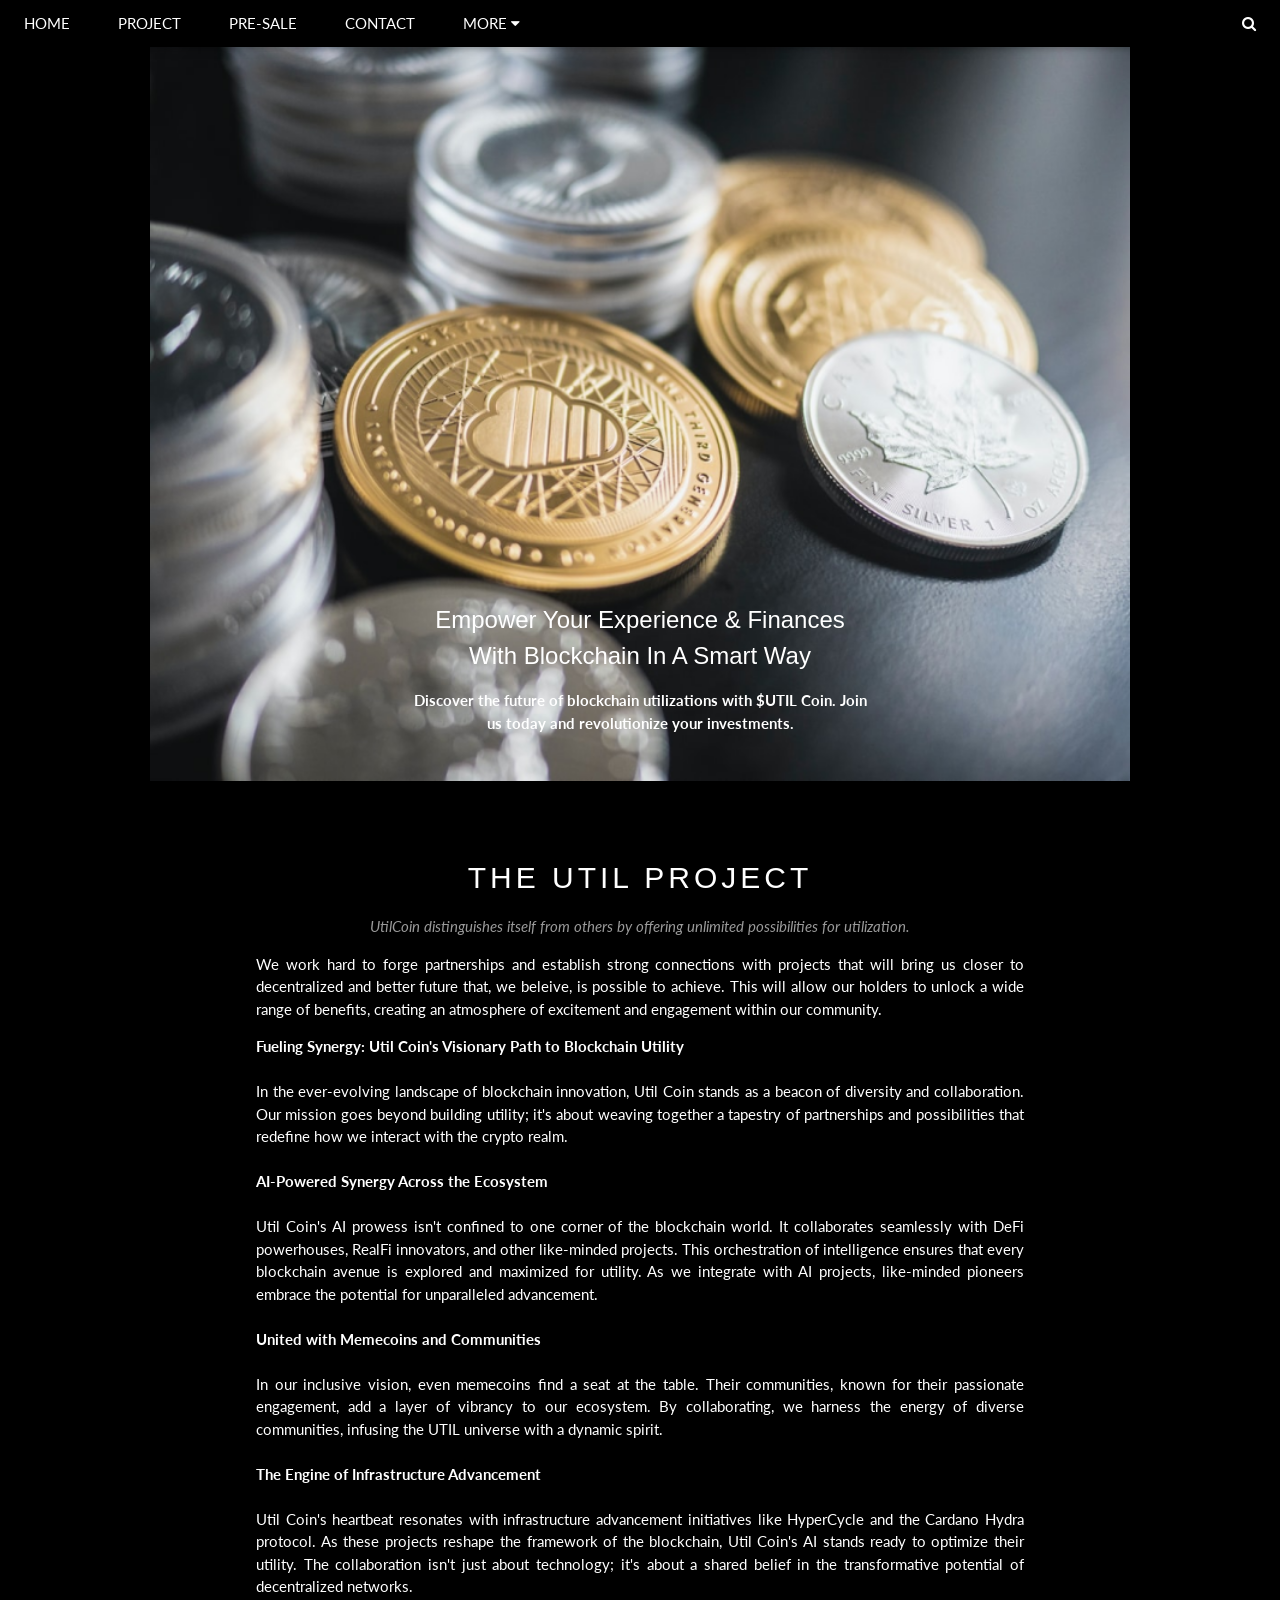
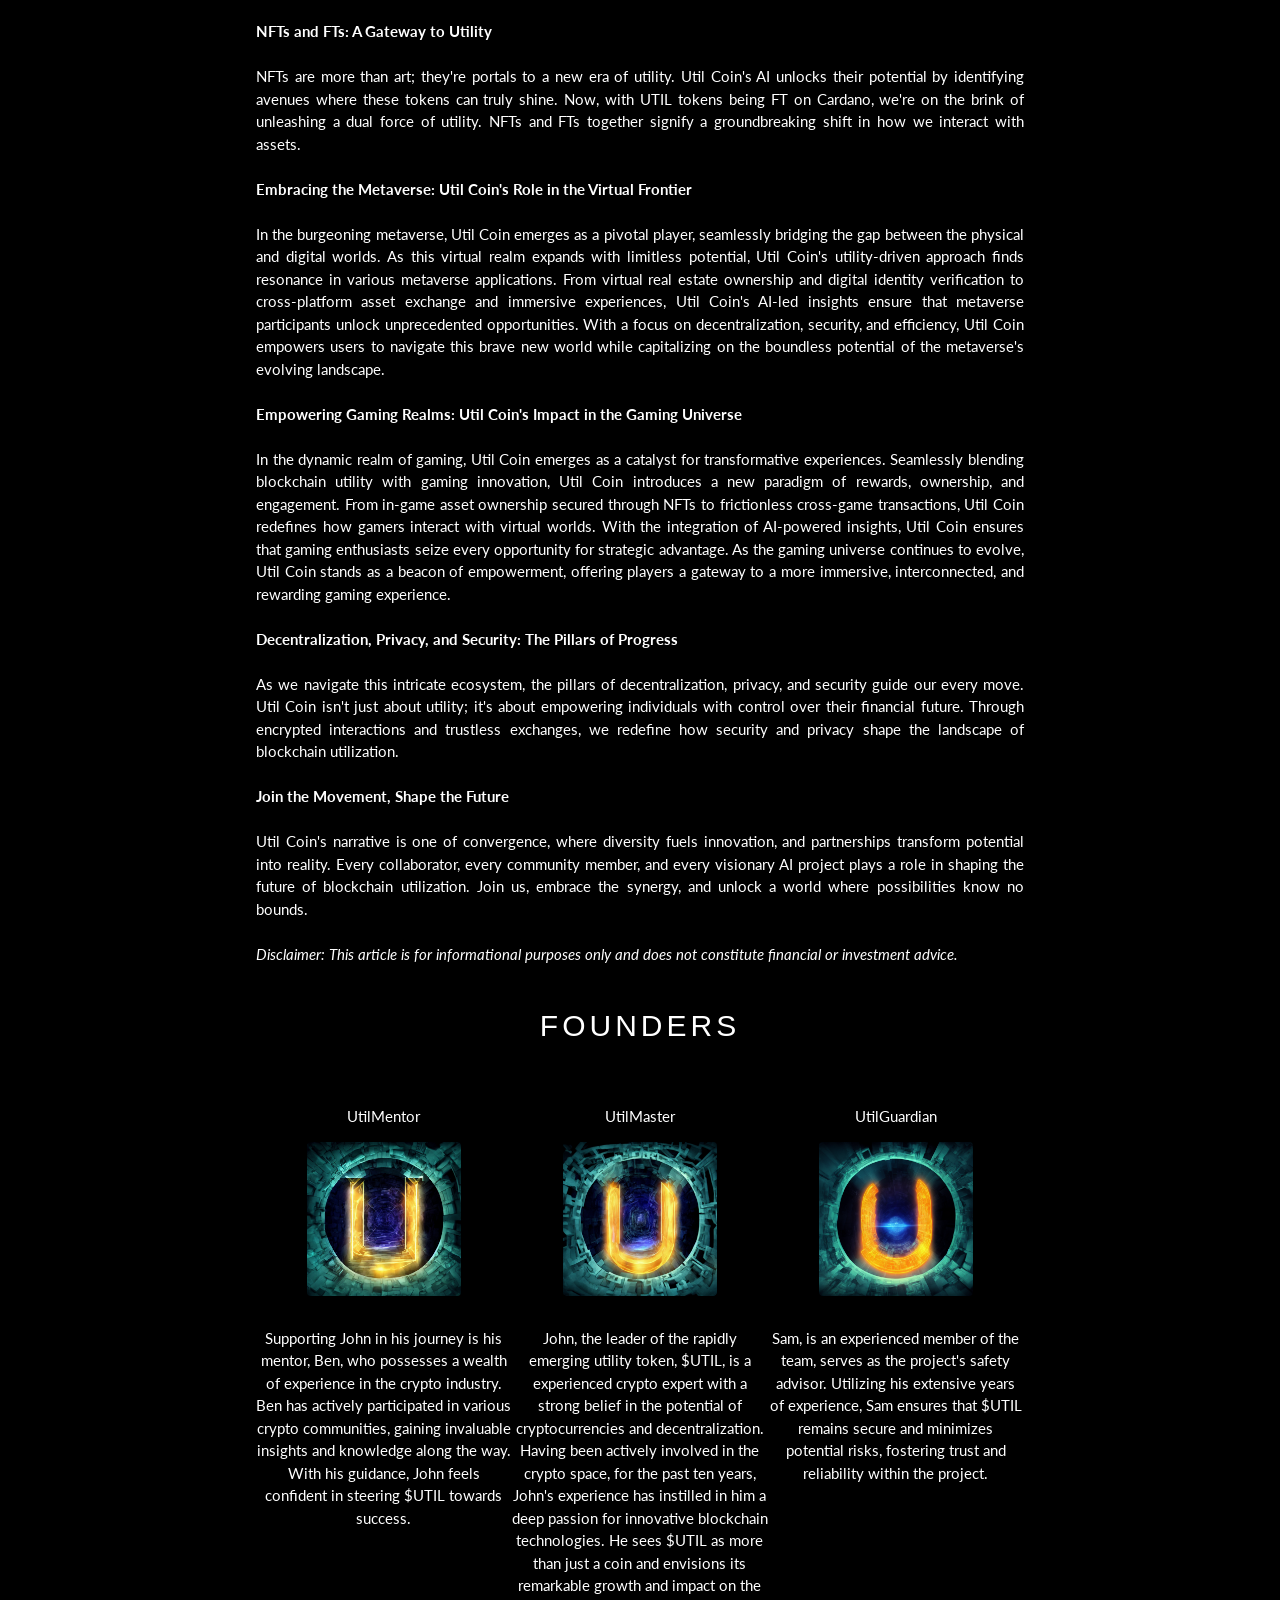
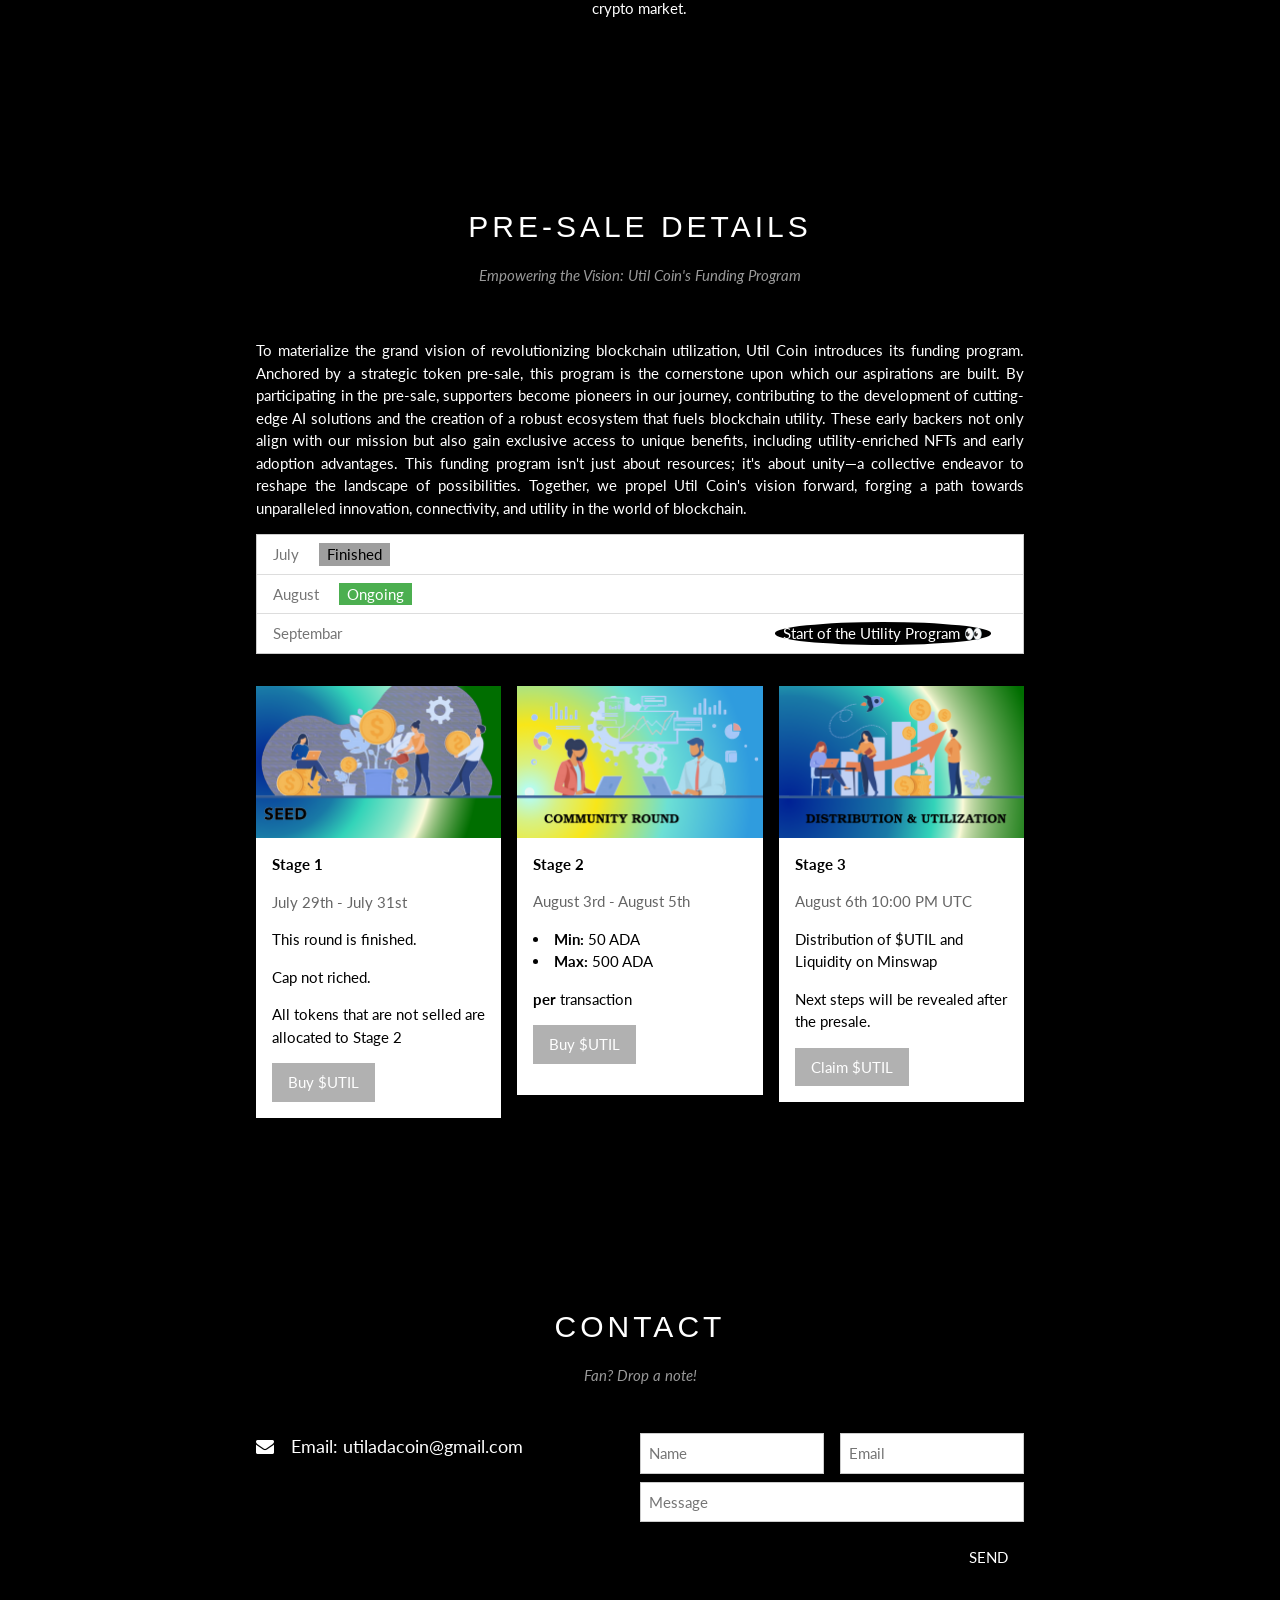
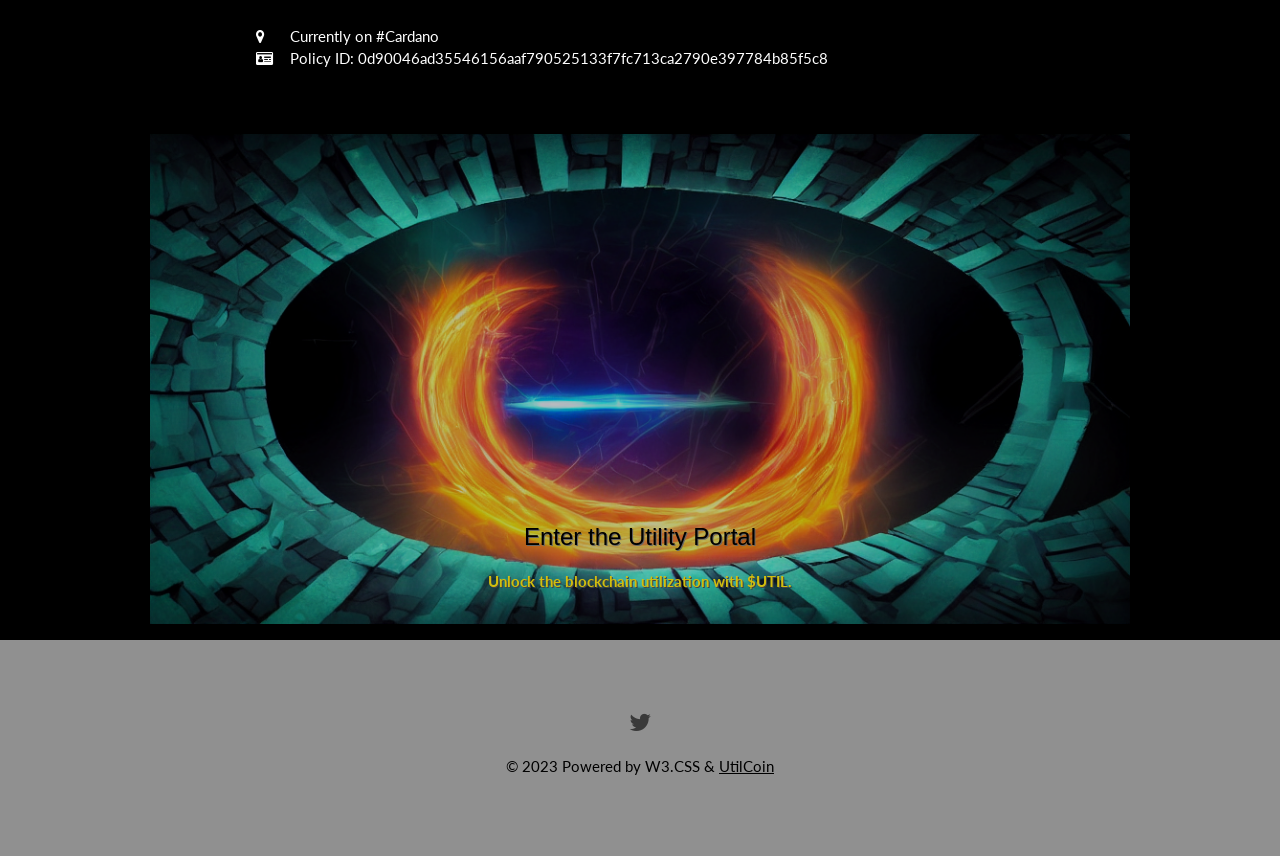
==== docs/index.html @ ca062722 "Update index.html" ====
<!DOCTYPE html>
<html lang="en">
<head>
<title>UtilCoin Pre-Sale Info</title>
<meta charset="UTF-8">
<meta name="viewport" content="width=device-width, initial-scale=1">
<link rel="stylesheet" href="https://www.w3schools.com/w3css/4/w3.css">
<link rel="stylesheet" href="https://fonts.googleapis.com/css?family=Lato">
<link rel="stylesheet" href="https://cdnjs.cloudflare.com/ajax/libs/font-awesome/4.7.0/css/font-awesome.min.css">
<link rel="apple-touch-icon" sizes="180x180" href="apple-touch-icon.png">
<link rel="icon" type="image/png" sizes="32x32" href="favicon-32x32.png">
<link rel="icon" type="image/png" sizes="16x16" href="favicon-16x16.png">
<link rel="manifest" href="site.webmanifest">
<link rel="mask-icon" href="safari-pinned-tab.svg" color="#5bbad5">
<meta name="apple-mobile-web-app-title" content="UtilCoin">
<meta name="application-name" content="UtilCoin">
<meta name="msapplication-TileColor" content="#da532c">
<meta name="theme-color" content="#ffffff">
<style>
body {font-family: "Lato", sans-serif}
.mySlides {display: none}
</style>
</head>
<body class="w3-black">

  <!-- Navbar -->
  <div class="w3-top">
    <div class="w3-bar w3-black w3-card">
      <a class="w3-bar-item w3-button w3-padding-large w3-hide-medium w3-hide-large w3-right" href="javascript:void(0)" onclick="myFunction()" title="Toggle Navigation Menu"><i class="fa fa-bars"></i></a>
      <a href="#" class="w3-bar-item w3-button w3-padding-large">HOME</a>
      <a href="#project" class="w3-bar-item w3-button w3-padding-large w3-hide-small">PROJECT</a>
      <a href="#tour" class="w3-bar-item w3-button w3-padding-large w3-hide-small">PRE-SALE</a>
      <a href="#contact" class="w3-bar-item w3-button w3-padding-large w3-hide-small">CONTACT</a>
      <div class="w3-dropdown-hover w3-hide-small">
        <button class="w3-padding-large w3-button" title="More">MORE <i class="fa fa-caret-down"></i></button>
        <div class="w3-dropdown-content w3-bar-block w3-card-4">
          <a href="tokenomics.html" class="w3-bar-item w3-button">TOKENOMICS</a>
          <a href="roadmap.html" class="w3-bar-item w3-button">ROADMAP</a>
          <a href="#" class="w3-bar-item w3-button">FAQ</a>
        </div>
      </div>
      <a href="javascript:void(0)" class="w3-padding-large w3-hover-red w3-hide-small w3-right"><i class="fa fa-search"></i></a>
    </div>
  </div>

  <!-- Navbar on small screens (remove the onclick attribute if you want the navbar to always show on top of the content when clicking on the links) -->
  <div id="navDemo" class="w3-bar-block w3-black w3-hide w3-hide-large w3-hide-medium w3-top" style="margin-top:46px">
    <a href="#project" class="w3-bar-item w3-button w3-padding-large" onclick="myFunction()">PROJECT</a>
    <a href="#tour" class="w3-bar-item w3-button w3-padding-large" onclick="myFunction()">PRE-SALE</a>
    <a href="#contact" class="w3-bar-item w3-button w3-padding-large" onclick="myFunction()">CONTACT</a>
    <a href="#" class="w3-bar-item w3-button w3-padding-large" onclick="myFunction()">MERCH</a>
  </div>

<!-- Page content -->
<div class="w3-content" style="max-width:1600; margin-top:46px">

  <!-- Automatic Slideshow Images -->
  <div class="mySlides w3-display-container w3-center">
    <img src="static/images/finance.png" style="width:100%">
    <div class="w3-display-bottommiddle w3-container w3-text-white w3-padding-32 w3-hide-small">
      <h3 class="w3-center w3-animate-top">Empower Your Experience & Finances With Blockchain In A Smart Way</h3>
      <p class="w3-center w3-animate-bottom"><b>Discover the future of blockchain utilizations with $UTIL Coin. Join us today and revolutionize your investments.</b></p>
    </div>
  </div>
  <div class="mySlides w3-display-container w3-center">
    <img src="static/images/blockchain.png" style="width:100%">
    <div class="w3-display-bottommiddle w3-container w3-text-white w3-padding-32 w3-hide-small">
      <h3 class="w3-center w3-animate-left">Blockchain Consulting</h3>
      <p class="w3-center w3-animate-bottom"><b>Guidance and advice on implementing blockchain technology to maximize efficiency and ROI.</b></p>
    </div>
  </div>
  <div class="mySlides w3-display-container w3-center">
    <img src="static/images/ethcontracts.png" style="width:100%">
    <div class="w3-display-bottommiddle w3-container w3-text-white w3-padding-32 w3-hide-small">
      <h3 class="w3-center w3-animate-right">Smart Contract Development</h3>
      <p class="w3-center w3-animate-bottom"><b>Design and implementation of smart contracts to automate processes and reduce friction.</b></p>
    </div>
  </div>

  <!-- The Project Section -->
  <div class="w3-container w3-content w3-center w3-padding-64" style="max-width:800px" id="band">
    <h2 class="w3-wide">THE UTIL PROJECT</h2>
    <p class="w3-opacity"><i>UtilCoin distinguishes itself from others by offering unlimited possibilities for utilization.</i></p>
    <p class="w3-justify">We work hard to forge partnerships and establish strong connections with projects that will bring us closer to decentralized and better future that, we beleive, is possible to achieve.
This will allow our holders to unlock a wide range of benefits, creating an atmosphere of excitement and engagement within our community.</p>
    <p class="w3-justify">
      <b>Fueling Synergy: Util Coin's Visionary Path to Blockchain Utility</b><br><br>

In the ever-evolving landscape of blockchain innovation, Util Coin stands as a beacon of diversity and collaboration. Our mission goes beyond building utility; it's about weaving together a tapestry of partnerships and possibilities that redefine how we interact with the crypto realm.<br><br>

<b>AI-Powered Synergy Across the Ecosystem</b><br><br>

Util Coin's AI prowess isn't confined to one corner of the blockchain world. It collaborates seamlessly with DeFi powerhouses, RealFi innovators, and other like-minded projects. This orchestration of intelligence ensures that every blockchain avenue is explored and maximized for utility. As we integrate with AI projects, like-minded pioneers embrace the potential for unparalleled advancement.<br><br>

<b>United with Memecoins and Communities</b><br><br>

In our inclusive vision, even memecoins find a seat at the table. Their communities, known for their passionate engagement, add a layer of vibrancy to our ecosystem. By collaborating, we harness the energy of diverse communities, infusing the UTIL universe with a dynamic spirit.<br><br>

<b>The Engine of Infrastructure Advancement</b><br><br>

Util Coin's heartbeat resonates with infrastructure advancement initiatives like HyperCycle and the Cardano Hydra protocol. As these projects reshape the framework of the blockchain, Util Coin's AI stands ready to optimize their utility. The collaboration isn't just about technology; it's about a shared belief in the transformative potential of decentralized networks.<br><br>
<b>NFTs and FTs: A Gateway to Utility</b><br><br>

NFTs are more than art; they're portals to a new era of utility. Util Coin's AI unlocks their potential by identifying avenues where these tokens can truly shine. Now, with UTIL tokens being FT on Cardano, we're on the brink of unleashing a dual force of utility. NFTs and FTs together signify a groundbreaking shift in how we interact with assets.<br><br>

<b>Embracing the Metaverse: Util Coin's Role in the Virtual Frontier</b><br><br>

In the burgeoning metaverse, Util Coin emerges as a pivotal player, seamlessly bridging the gap between the physical and digital worlds. As this virtual realm expands with limitless potential, Util Coin's utility-driven approach finds resonance in various metaverse applications. From virtual real estate ownership and digital identity verification to cross-platform asset exchange and immersive experiences, Util Coin's AI-led insights ensure that metaverse participants unlock unprecedented opportunities. With a focus on decentralization, security, and efficiency, Util Coin empowers users to navigate this brave new world while capitalizing on the boundless potential of the metaverse's evolving landscape.<br><br>

<b>Empowering Gaming Realms: Util Coin's Impact in the Gaming Universe</b><br><br>

In the dynamic realm of gaming, Util Coin emerges as a catalyst for transformative experiences. Seamlessly blending blockchain utility with gaming innovation, Util Coin introduces a new paradigm of rewards, ownership, and engagement. From in-game asset ownership secured through NFTs to frictionless cross-game transactions, Util Coin redefines how gamers interact with virtual worlds. With the integration of AI-powered insights, Util Coin ensures that gaming enthusiasts seize every opportunity for strategic advantage. As the gaming universe continues to evolve, Util Coin stands as a beacon of empowerment, offering players a gateway to a more immersive, interconnected, and rewarding gaming experience.<br><br>

<b>Decentralization, Privacy, and Security: The Pillars of Progress</b><br><br>

As we navigate this intricate ecosystem, the pillars of decentralization, privacy, and security guide our every move. Util Coin isn't just about utility; it's about empowering individuals with control over their financial future. Through encrypted interactions and trustless exchanges, we redefine how security and privacy shape the landscape of blockchain utilization.<br><br>


<b>Join the Movement, Shape the Future</b><br><br>

Util Coin's narrative is one of convergence, where diversity fuels innovation, and partnerships transform potential into reality. Every collaborator, every community member, and every visionary AI project plays a role in shaping the future of blockchain utilization. Join us, embrace the synergy, and unlock a world where possibilities know no bounds.<br><br>

<i>Disclaimer: This article is for informational purposes only and does not constitute financial or investment advice.</i><br><br>
    </p>
    <h2 class="w3-wide w3-center">FOUNDERS</h2>
    <div class="w3-row w3-padding-32">
      <div class="w3-third">
        <p>UtilMentor</p>
        <img src="static/images/avatars/cashMage.png" class="w3-round w3-margin-bottom" alt="Ben" style="width:60%">
        <p>Supporting John in his journey is his mentor, Ben, who possesses a wealth of experience in the crypto industry. Ben has actively participated in various crypto communities, gaining invaluable insights and knowledge along the way. With his guidance, John feels confident in steering $UTIL towards success. </p>
      </div>
      <div class="w3-third">
        <p>UtilMaster</p>
        <img src="static/images/avatars/AbotS.png" class="w3-round w3-margin-bottom" alt="John" style="width:60%">
        <p>John, the leader of the rapidly emerging utility token, $UTIL, is a experienced crypto expert with a strong belief in the potential of cryptocurrencies and decentralization. Having been actively involved in the crypto space, for the past ten years, John's experience has instilled in him a deep passion for innovative blockchain technologies. He sees $UTIL as more than just a coin and envisions its remarkable growth and impact on the crypto market. </p>
      </div>
      <div class="w3-third">
        <p>UtilGuardian</p>
        <img src="static/images/avatars/silent1.png" class="w3-round w3-margin-bottom" alt="Sam" style="width:60%">
        <p>Sam, is an experienced member of the team, serves as the project's safety advisor. Utilizing his extensive years of experience, Sam ensures that $UTIL remains secure and minimizes potential risks, fostering trust and reliability within the project.</p>
      </div>
    </div>
  </div>

  <!-- The Fund Section -->
  <div class="w3-black" id="tour">
    <div class="w3-container w3-content w3-padding-64" style="max-width:800px">
      <h2 class="w3-wide w3-center">PRE-SALE DETAILS</h2>
      <p class="w3-opacity w3-center"><i>Empowering the Vision: Util Coin's Funding Program</i></p><br>
      <p class="w3-justify">
        To materialize the grand vision of revolutionizing blockchain utilization, Util Coin introduces its funding program. Anchored by a strategic token pre-sale, this program is the cornerstone upon which our aspirations are built. By participating in the pre-sale, supporters become pioneers in our journey, contributing to the development of cutting-edge AI solutions and the creation of a robust ecosystem that fuels blockchain utility. These early backers not only align with our mission but also gain exclusive access to unique benefits, including utility-enriched NFTs and early adoption advantages. This funding program isn't just about resources; it's about unity—a collective endeavor to reshape the landscape of possibilities. Together, we propel Util Coin's vision forward, forging a path towards unparalleled innovation, connectivity, and utility in the world of blockchain.<br>
      </p>
      <ul class="w3-ul w3-border w3-white w3-text-grey">
        <li class="w3-padding">July <span class="w3-tag w3-grey w3-margin-left">Finished</span></li>
        <li class="w3-padding">August <span class="w3-tag w3-green w3-margin-left">Ongoing</span></li>
        <li class="w3-padding">Septembar <span class="w3-badge w3-right w3-margin-right">Start of the Utility Program 👀</span></li>
      </ul>

      <div class="w3-row-padding w3-padding-32" style="margin:0 -16px">
        <div class="w3-third w3-margin-bottom">
          <img src="static/images/seed.png" alt="Seed" style="width:100%" class="w3-hover-opacity">
          <div class="w3-container w3-white">
            <p><b>Stage 1</b></p>
            <p class="w3-opacity">July 29th - July 31st</p>
            <p>This round is finished.</p>
            <p>Cap not riched.</p>
            <p>All tokens that are not selled are allocated to Stage 2</p>
            <button disabled class="w3-button w3-black w3-margin-bottom" onclick="document.getElementById('ticketModal').style.display='block'">Buy $UTIL</button>
          </div>
        </div>
        <div class="w3-third w3-margin-bottom">
          <img src="static/images/community-round.png" alt="Community" style="width:100%" class="w3-hover-opacity">
          <div class="w3-container w3-white">
            <p><b>Stage 2</b></p>
            <p class="w3-opacity">August 3rd - August 5th</p>
            <li><b>Min:</b> 50 ADA</li>
            <li><b>Max:</b> 500 ADA</li>
            <p><b>per</b> transaction<p>
            <button disabled class="w3-button w3-black w3-margin-bottom" onclick="document.getElementById('ticketModal').style.display='block'">Buy $UTIL</button>
          </div>
        </div>
        <div class="w3-third w3-margin-bottom">
          <img src="static/images/distribution-round.png" alt="Distribution" style="width:100%" class="w3-hover-opacity">
          <div class="w3-container w3-white">
            <p><b>Stage 3</b></p>
            <p class="w3-opacity">August 6th 10:00 PM UTC</p>
            <p>Distribution of $UTIL and Liquidity on Minswap</p>
            <p>Next steps will be revealed after the presale.</p>
            <button disabled class="w3-button w3-black w3-margin-bottom" onclick="document.getElementById('ticketModal').style.display='block'">Claim $UTIL</button>
          </div>
        </div>
      </div>
    </div>
  </div>

  <!-- Ticket Modal -->
  <div id="ticketModal" class="w3-modal">
    <div class="w3-modal-content w3-animate-top w3-card-4 w3-black">
      <header class="w3-container w3-dark-grey w3-center w3-padding-32">
        <span onclick="document.getElementById('ticketModal').style.display='none'"
       class="w3-button w3-dark-grey w3-xlarge w3-display-topright">×</span>
        <h2 class="w3-wide"><i class="fa fa-suitcase w3-margin-right"></i>$UTIL Tokens</h2>
      </header>
      <div class="w3-container">
        <p><label><i class="fa fa-shopping-cart"></i>   Max 500 $ADA    per transaction</label></p>
        <p><label>Send To</label></p>
        <p class="w3-border w3-padding w3-text-orange">this Stage is closed now</p>
        <button class="w3-button w3-dark-grey w3-section" onclick="document.getElementById('ticketModal').style.display='none'">Close <i class="fa fa-remove"></i></button>
        <p class="w3-right">Need <a href="https://x.com/UtilCoin" class="w3-text-blue">help?</a></p>
      </div>
    </div>
  </div>

  <!-- The Contact Section -->
  <div class="w3-container w3-content w3-padding-64" style="max-width:800px" id="contact">
    <h2 class="w3-wide w3-center">CONTACT</h2>
    <p class="w3-opacity w3-center"><i>Fan? Drop a note!</i></p>
    <div class="w3-row w3-padding-32">
      <div class="w3-col m6 w3-large w3-margin-bottom">
        <i class="fa fa-envelope" style="width:30px"> </i> Email: utiladacoin@gmail.com<br>
      </div>

      <div class="w3-col m6">
        <form action="/action_page.php" target="_blank">
          <div class="w3-row-padding" style="margin:0 -16px 8px -16px">
            <div class="w3-half">
              <input class="w3-input w3-border" type="text" placeholder="Name" required name="Name">
            </div>
            <div class="w3-half">
              <input class="w3-input w3-border" type="text" placeholder="Email" required name="Email">
            </div>
          </div>
          <input class="w3-input w3-border" type="text" placeholder="Message" required name="Message">
          <button class="w3-button w3-black w3-section w3-right" type="submit">SEND</button>
        </form>
      </div>
    </div>
    <i class="fa fa-map-marker" style="width:30px"></i> Currently on #Cardano<br>
    <i class="fa fa-id-card" style="width:30px"></i> Policy ID: 0d90046ad35546156aaf790525133f7fc713ca2790e397784b85f5c8<br>

  </div>
  <div class="w3-display-container w3-center">
    <img src="static/images/banner-04.png" class="w3-image w3-center w3-opacity-min w3-hover-opacity-off w3-margin-bottom" style="width:100%">
    <div class="w3-display-bottommiddle w3-container w3-padding-32 w3-hide-small">
      <h3 class="w3-center w3-animate-top w3-text-black" style="text-shadow:1px 1px 0 #666">Enter the Utility Portal</h3>
      <p class="w3-center w3-animate-bottom w3-text-yellow" style="text-shadow:1px 1px 0 #444"><b>Unlock the blockchain utilization with $UTIL.</b></p>
    </div>
  </div>
<!-- End Page Content -->
</div>

<!-- Image of location/map
<img src="{{ url_for('static', filename='images/banner-04.png') }}" class="w3-image w3-center" style="width:50%"> -->

<!-- Footer -->
<footer class="w3-container w3-padding-64 w3-center w3-opacity w3-light-grey w3-xlarge">
  <a href="https://x.com/UtilCoin"><i class="fa fa-twitter w3-hover-opacity-off w3-opacity"></i></a>
  <p class="w3-medium">© 2023 Powered by W3.CSS & <a href="https://utilcoin.github.io/utilcoin" target="_blank">UtilCoin</a></p>
</footer>

<script>
// Automatic Slideshow - change image every 4 seconds
var myIndex = 0;
carousel();

function carousel() {
  var i;
  var x = document.getElementsByClassName("mySlides");
  for (i = 0; i < x.length; i++) {
    x[i].style.display = "none";
  }
  myIndex++;
  if (myIndex > x.length) {myIndex = 1}
  x[myIndex-1].style.display = "block";
  setTimeout(carousel, 5000);
}

// Used to toggle the menu on small screens when clicking on the menu button
function myFunction() {
  var x = document.getElementById("navDemo");
  if (x.className.indexOf("w3-show") == -1) {
    x.className += " w3-show";
  } else {
    x.className = x.className.replace(" w3-show", "");
  }
}

// When the user clicks anywhere outside of the modal, close it
var modal = document.getElementById('ticketModal');
window.onclick = function(event) {
  if (event.target == modal) {
    modal.style.display = "none";
  }
}
</script>

</body>
</html>
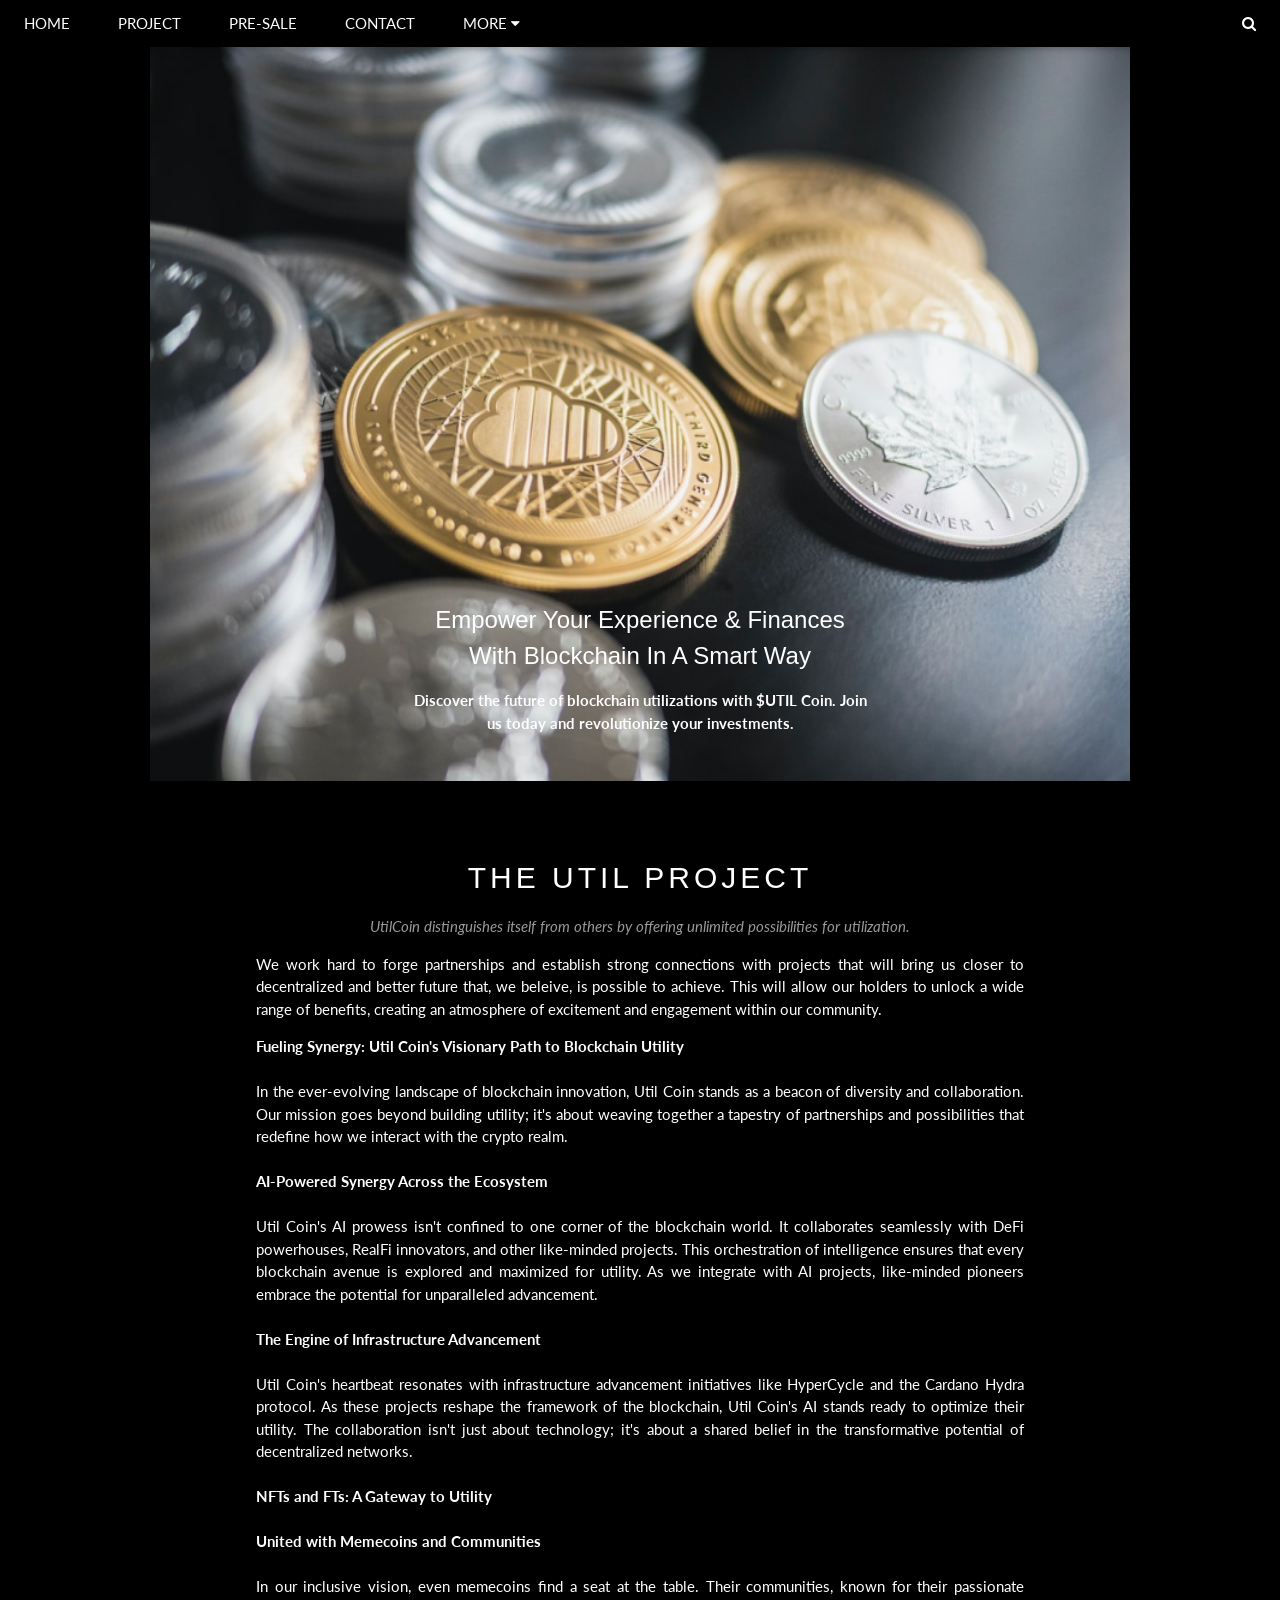
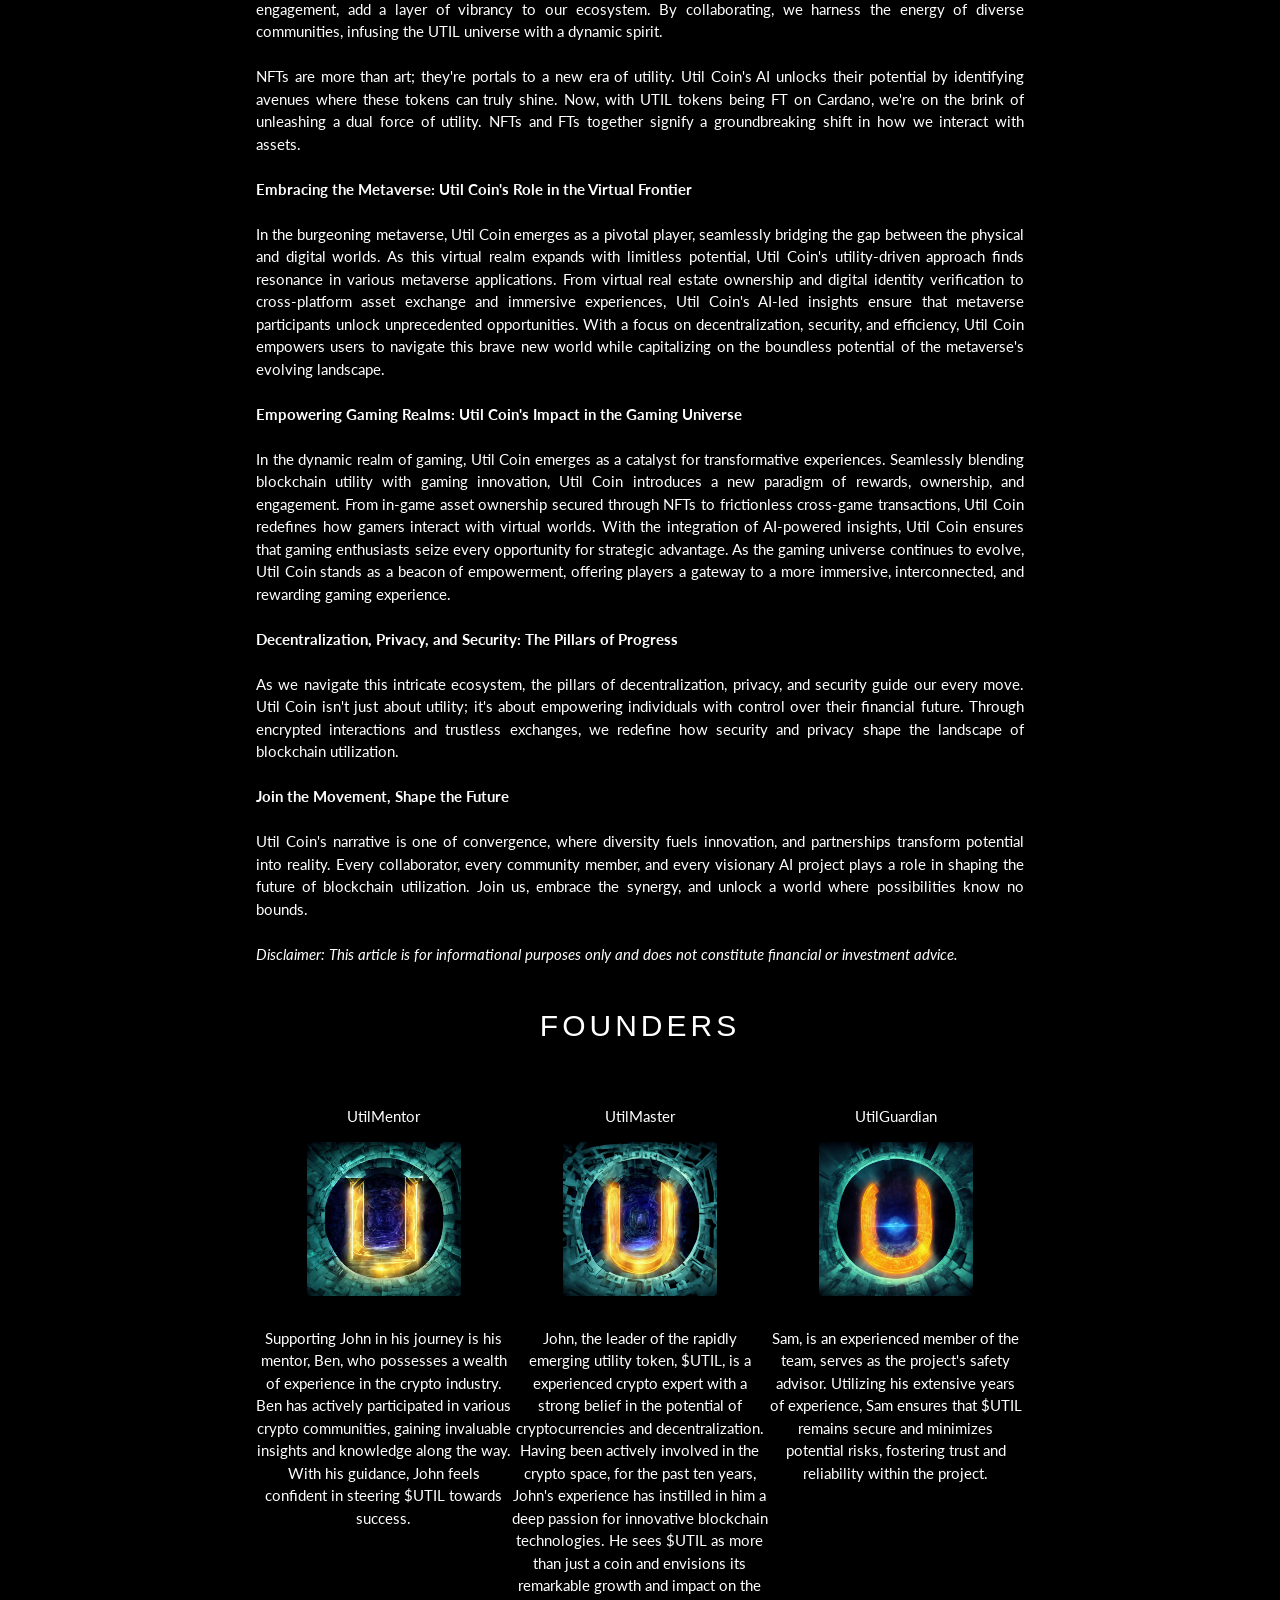
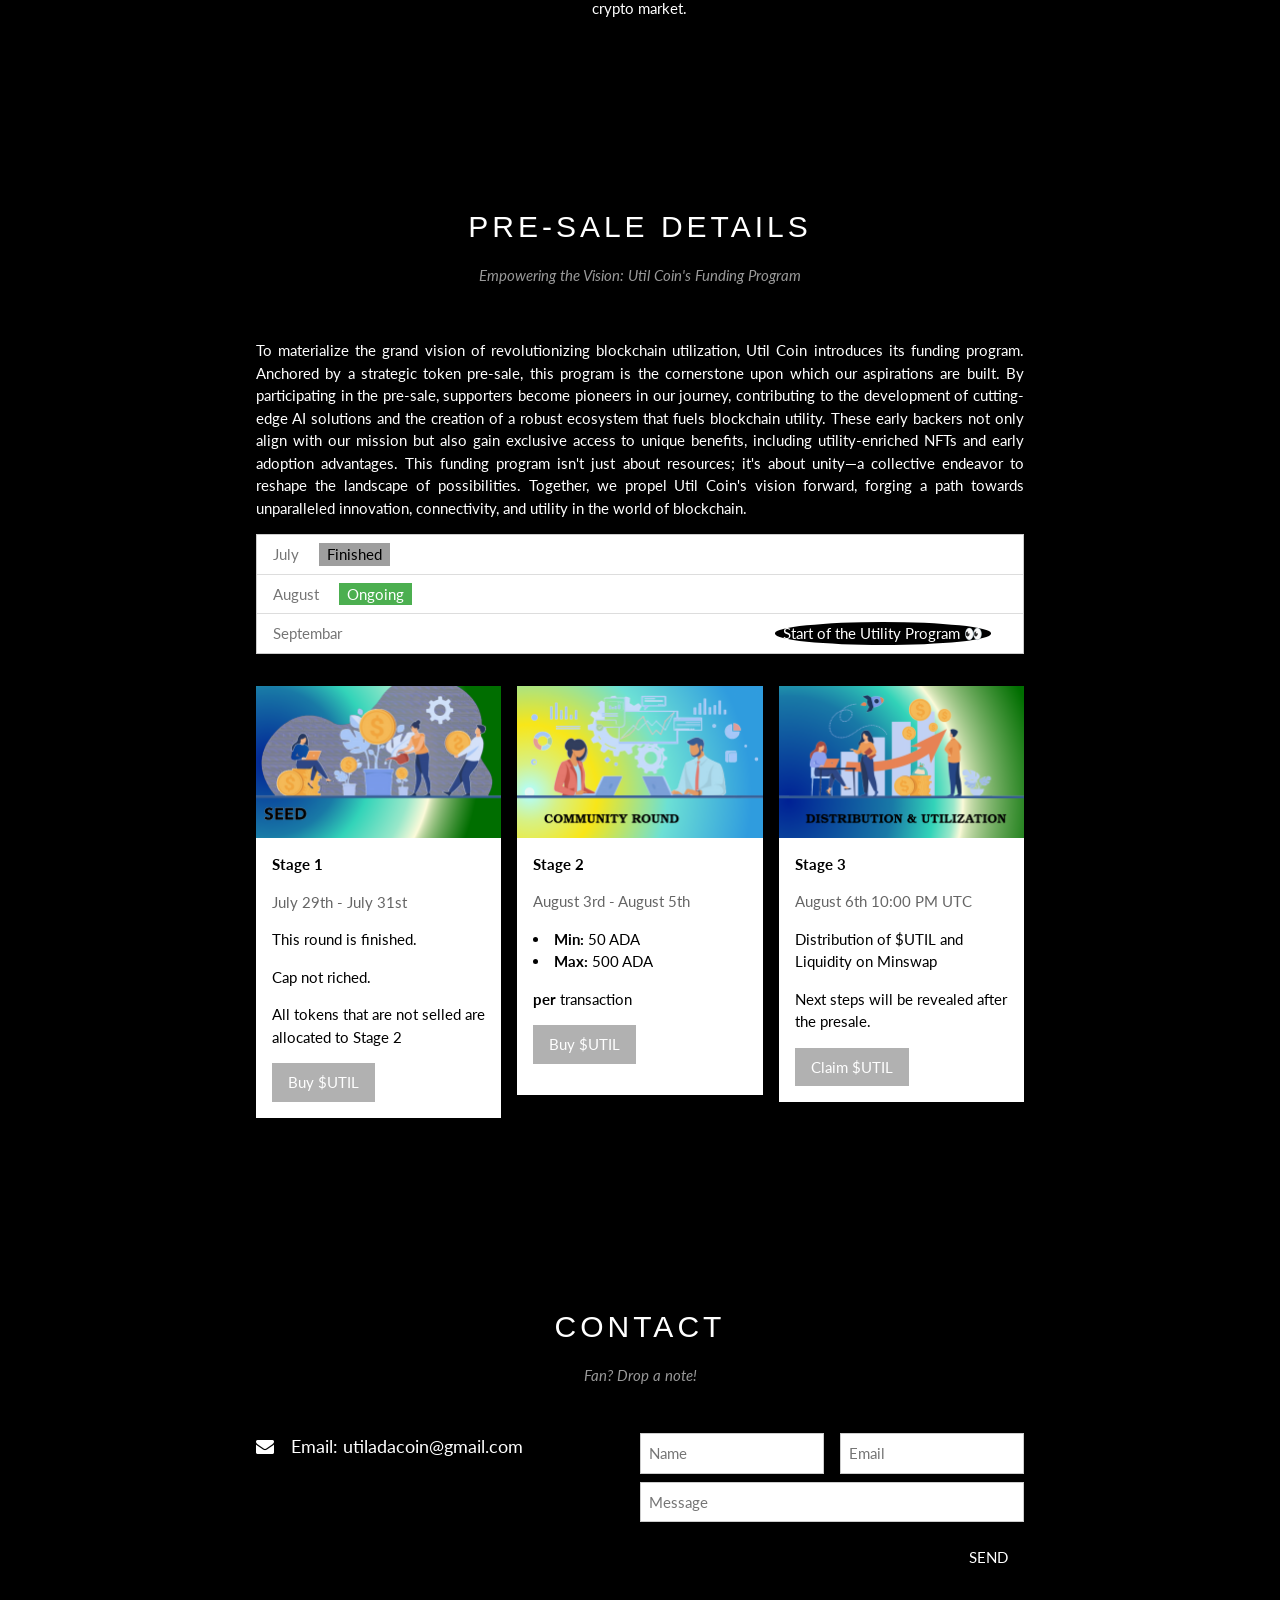
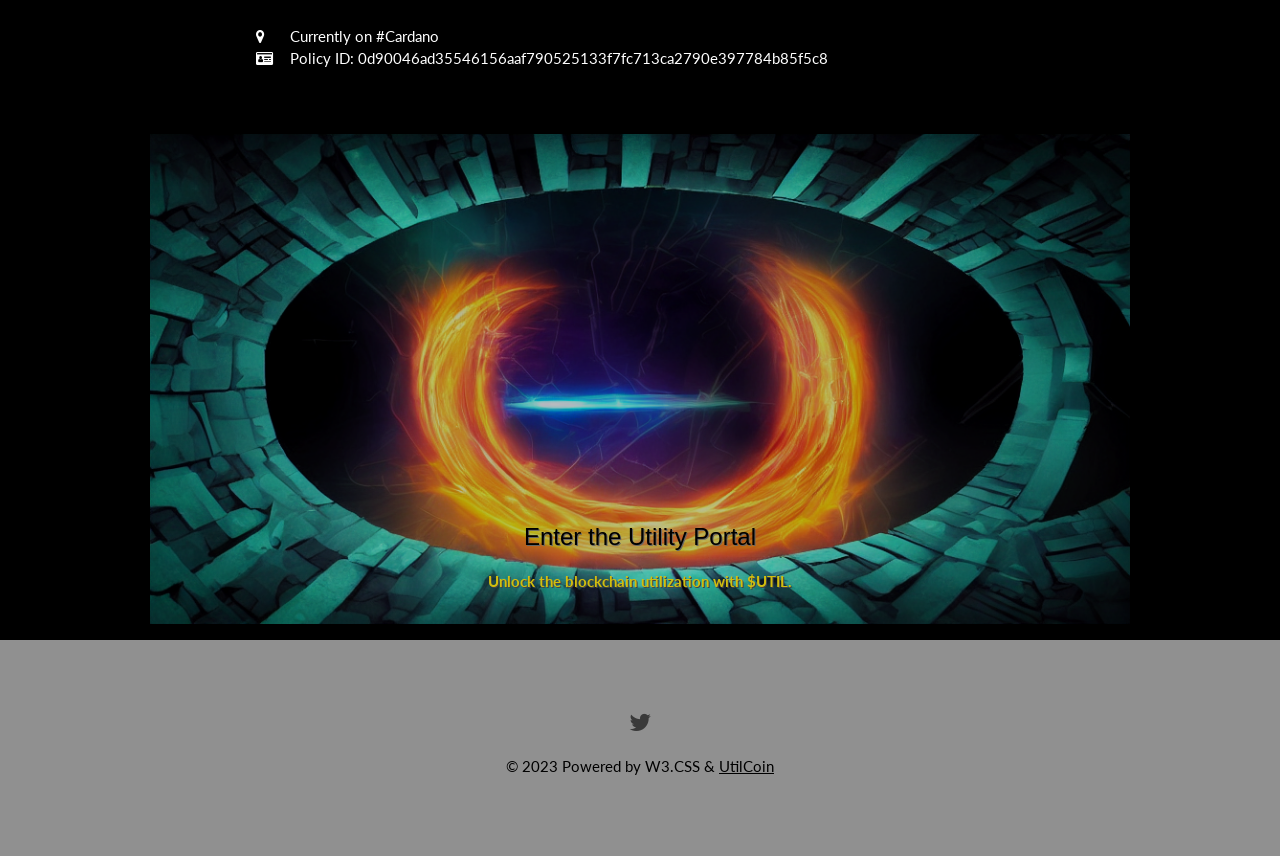
==== commit cd48f01a: "Update index.html" ====
--- a/docs/index.html
+++ b/docs/index.html
@@ -91,15 +91,15 @@
 <b>AI-Powered Synergy Across the Ecosystem</b><br><br>
 
 Util Coin's AI prowess isn't confined to one corner of the blockchain world. It collaborates seamlessly with DeFi powerhouses, RealFi innovators, and other like-minded projects. This orchestration of intelligence ensures that every blockchain avenue is explored and maximized for utility. As we integrate with AI projects, like-minded pioneers embrace the potential for unparalleled advancement.<br><br>
-
-<b>United with Memecoins and Communities</b><br><br>
-
-In our inclusive vision, even memecoins find a seat at the table. Their communities, known for their passionate engagement, add a layer of vibrancy to our ecosystem. By collaborating, we harness the energy of diverse communities, infusing the UTIL universe with a dynamic spirit.<br><br>
-
 <b>The Engine of Infrastructure Advancement</b><br><br>
 
 Util Coin's heartbeat resonates with infrastructure advancement initiatives like HyperCycle and the Cardano Hydra protocol. As these projects reshape the framework of the blockchain, Util Coin's AI stands ready to optimize their utility. The collaboration isn't just about technology; it's about a shared belief in the transformative potential of decentralized networks.<br><br>
 <b>NFTs and FTs: A Gateway to Utility</b><br><br>
+
+<b>United with Memecoins and Communities</b><br><br>
+
+In our inclusive vision, even memecoins find a seat at the table. Their communities, known for their passionate engagement, add a layer of vibrancy to our ecosystem. By collaborating, we harness the energy of diverse communities, infusing the UTIL universe with a dynamic spirit.<br><br>
+
 
 NFTs are more than art; they're portals to a new era of utility. Util Coin's AI unlocks their potential by identifying avenues where these tokens can truly shine. Now, with UTIL tokens being FT on Cardano, we're on the brink of unleashing a dual force of utility. NFTs and FTs together signify a groundbreaking shift in how we interact with assets.<br><br>
 
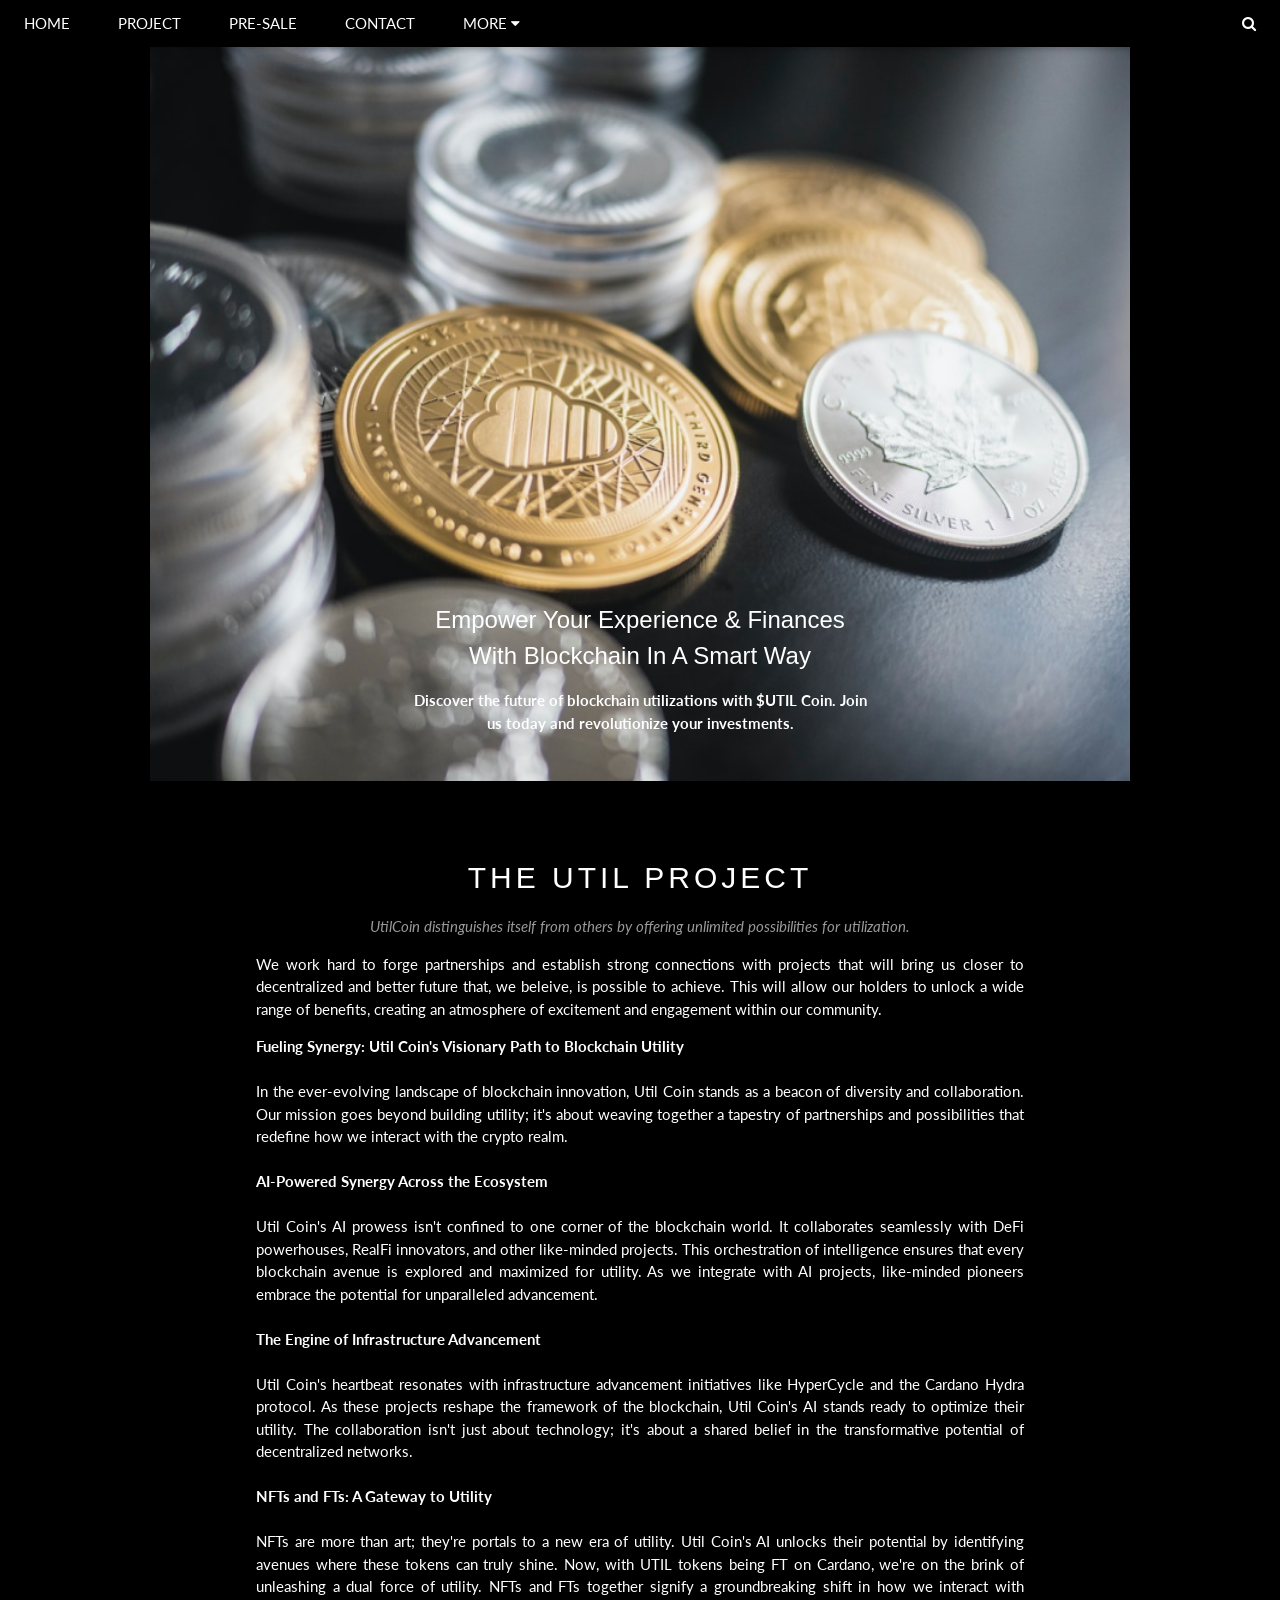
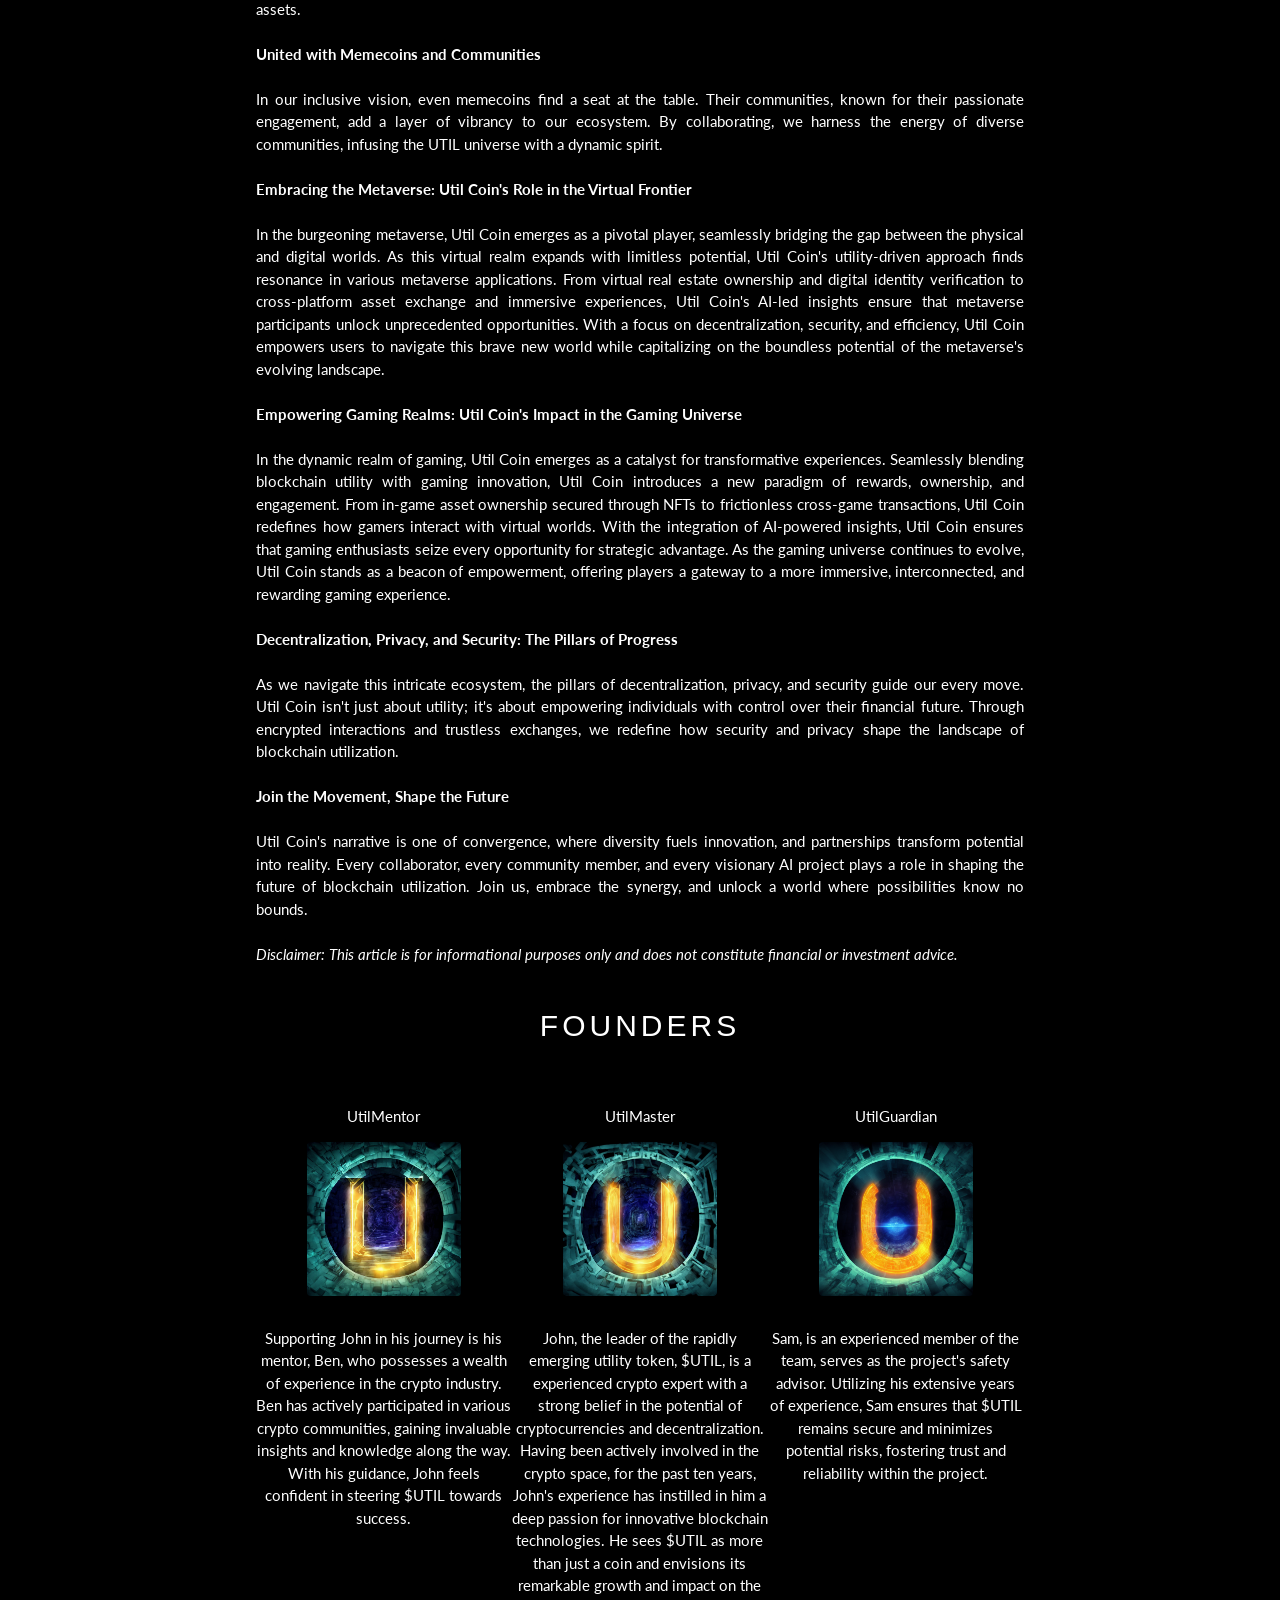
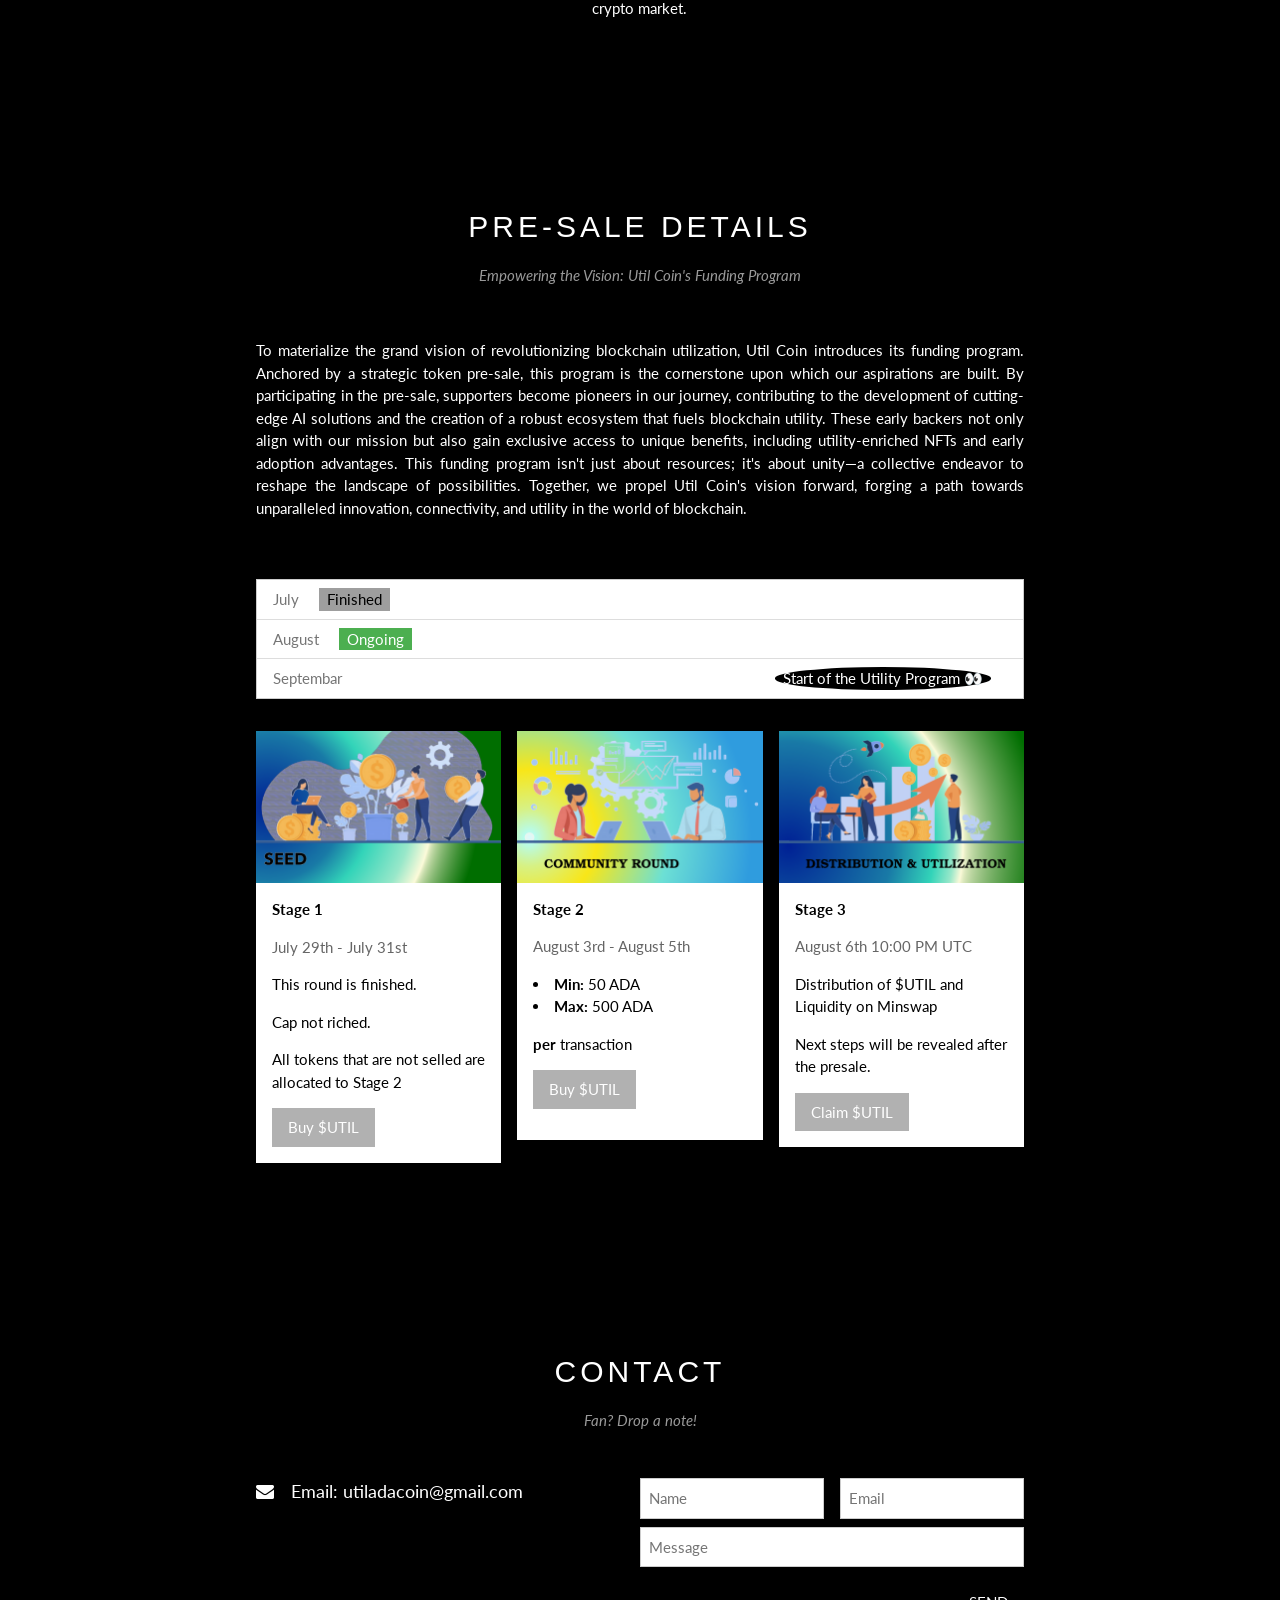
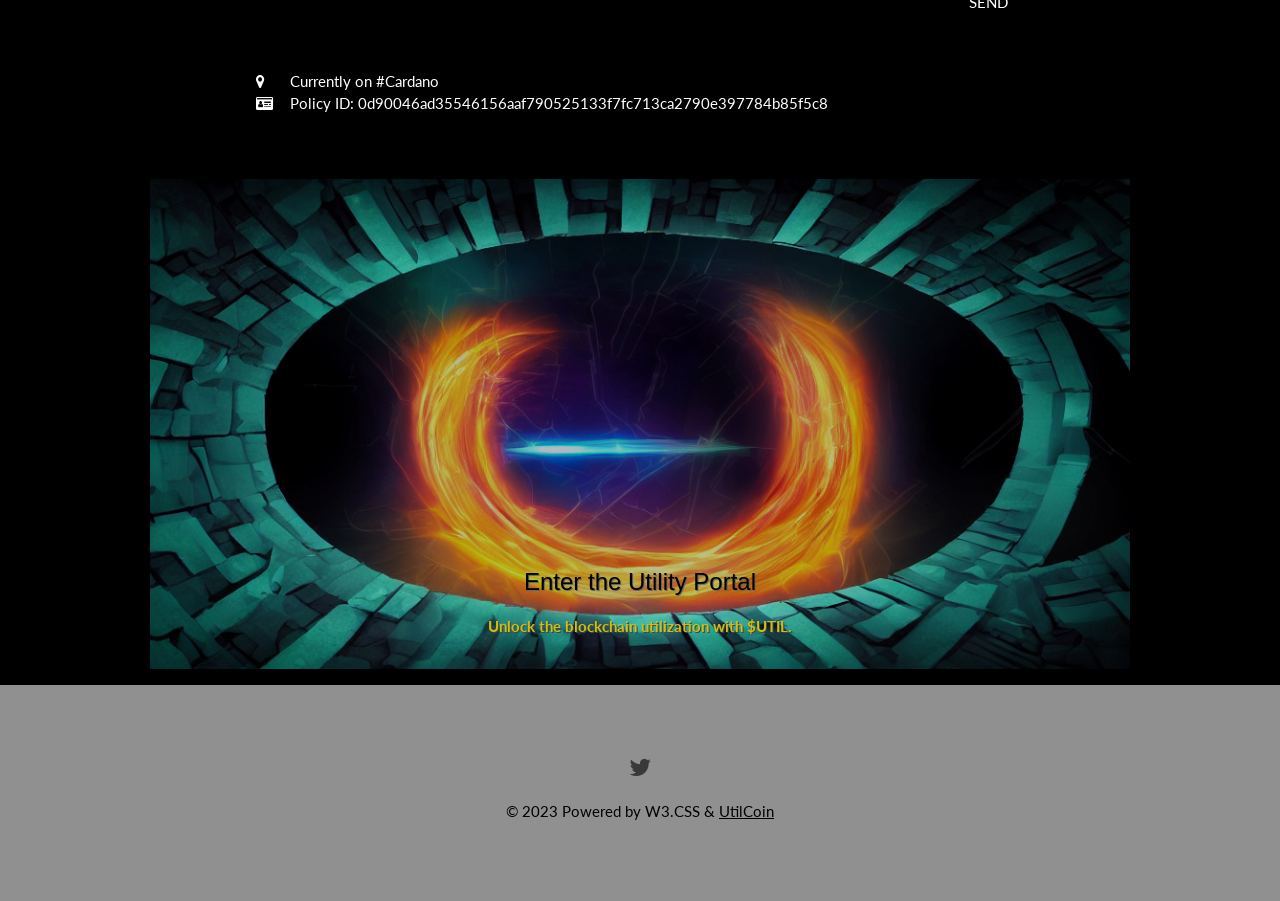
==== commit 142b77af: "Update index.html" ====
--- a/docs/index.html
+++ b/docs/index.html
@@ -1,7 +1,7 @@
 <!DOCTYPE html>
 <html lang="en">
 <head>
-<title>UtilCoin Pre-Sale Info</title>
+<title>UtilCoin Project Info</title>
 <meta charset="UTF-8">
 <meta name="viewport" content="width=device-width, initial-scale=1">
 <link rel="stylesheet" href="https://www.w3schools.com/w3css/4/w3.css">
@@ -59,21 +59,21 @@
     <img src="static/images/finance.png" style="width:100%">
     <div class="w3-display-bottommiddle w3-container w3-text-white w3-padding-32 w3-hide-small">
       <h3 class="w3-center w3-animate-top">Empower Your Experience & Finances With Blockchain In A Smart Way</h3>
-      <p class="w3-center w3-animate-bottom"><b>Discover the future of blockchain utilizations with $UTIL Coin. Join us today and revolutionize your investments.</b></p>
+      <p class="w3-center w3-animate-left"><b>Discover the future of blockchain utilizations with $UTIL Coin. Join us today and revolutionize your investments.</b></p>
     </div>
   </div>
   <div class="mySlides w3-display-container w3-center">
     <img src="static/images/blockchain.png" style="width:100%">
     <div class="w3-display-bottommiddle w3-container w3-text-white w3-padding-32 w3-hide-small">
       <h3 class="w3-center w3-animate-left">Blockchain Consulting</h3>
-      <p class="w3-center w3-animate-bottom"><b>Guidance and advice on implementing blockchain technology to maximize efficiency and ROI.</b></p>
+      <p class="w3-center w3-animate-right"><b>Guidance and advice on implementing blockchain technology to maximize efficiency and ROI.</b></p>
     </div>
   </div>
   <div class="mySlides w3-display-container w3-center">
     <img src="static/images/ethcontracts.png" style="width:100%">
     <div class="w3-display-bottommiddle w3-container w3-text-white w3-padding-32 w3-hide-small">
       <h3 class="w3-center w3-animate-right">Smart Contract Development</h3>
-      <p class="w3-center w3-animate-bottom"><b>Design and implementation of smart contracts to automate processes and reduce friction.</b></p>
+      <p class="w3-center w3-animate-left"><b>Design and implementation of smart contracts to automate processes and reduce friction.</b></p>
     </div>
   </div>
 
@@ -95,13 +95,13 @@
 
 Util Coin's heartbeat resonates with infrastructure advancement initiatives like HyperCycle and the Cardano Hydra protocol. As these projects reshape the framework of the blockchain, Util Coin's AI stands ready to optimize their utility. The collaboration isn't just about technology; it's about a shared belief in the transformative potential of decentralized networks.<br><br>
 <b>NFTs and FTs: A Gateway to Utility</b><br><br>
+NFTs are more than art; they're portals to a new era of utility. Util Coin's AI unlocks their potential by identifying avenues where these tokens can truly shine. Now, with UTIL tokens being FT on Cardano, we're on the brink of unleashing a dual force of utility. NFTs and FTs together signify a groundbreaking shift in how we interact with assets.<br><br>
 
 <b>United with Memecoins and Communities</b><br><br>
 
 In our inclusive vision, even memecoins find a seat at the table. Their communities, known for their passionate engagement, add a layer of vibrancy to our ecosystem. By collaborating, we harness the energy of diverse communities, infusing the UTIL universe with a dynamic spirit.<br><br>
 
 
-NFTs are more than art; they're portals to a new era of utility. Util Coin's AI unlocks their potential by identifying avenues where these tokens can truly shine. Now, with UTIL tokens being FT on Cardano, we're on the brink of unleashing a dual force of utility. NFTs and FTs together signify a groundbreaking shift in how we interact with assets.<br><br>
 
 <b>Embracing the Metaverse: Util Coin's Role in the Virtual Frontier</b><br><br>
 
@@ -148,7 +148,7 @@
       <h2 class="w3-wide w3-center">PRE-SALE DETAILS</h2>
       <p class="w3-opacity w3-center"><i>Empowering the Vision: Util Coin's Funding Program</i></p><br>
       <p class="w3-justify">
-        To materialize the grand vision of revolutionizing blockchain utilization, Util Coin introduces its funding program. Anchored by a strategic token pre-sale, this program is the cornerstone upon which our aspirations are built. By participating in the pre-sale, supporters become pioneers in our journey, contributing to the development of cutting-edge AI solutions and the creation of a robust ecosystem that fuels blockchain utility. These early backers not only align with our mission but also gain exclusive access to unique benefits, including utility-enriched NFTs and early adoption advantages. This funding program isn't just about resources; it's about unity—a collective endeavor to reshape the landscape of possibilities. Together, we propel Util Coin's vision forward, forging a path towards unparalleled innovation, connectivity, and utility in the world of blockchain.<br>
+        To materialize the grand vision of revolutionizing blockchain utilization, Util Coin introduces its funding program. Anchored by a strategic token pre-sale, this program is the cornerstone upon which our aspirations are built. By participating in the pre-sale, supporters become pioneers in our journey, contributing to the development of cutting-edge AI solutions and the creation of a robust ecosystem that fuels blockchain utility. These early backers not only align with our mission but also gain exclusive access to unique benefits, including utility-enriched NFTs and early adoption advantages. This funding program isn't just about resources; it's about unity—a collective endeavor to reshape the landscape of possibilities. Together, we propel Util Coin's vision forward, forging a path towards unparalleled innovation, connectivity, and utility in the world of blockchain.<br><br><br>
       </p>
       <ul class="w3-ul w3-border w3-white w3-text-grey">
         <li class="w3-padding">July <span class="w3-tag w3-grey w3-margin-left">Finished</span></li>
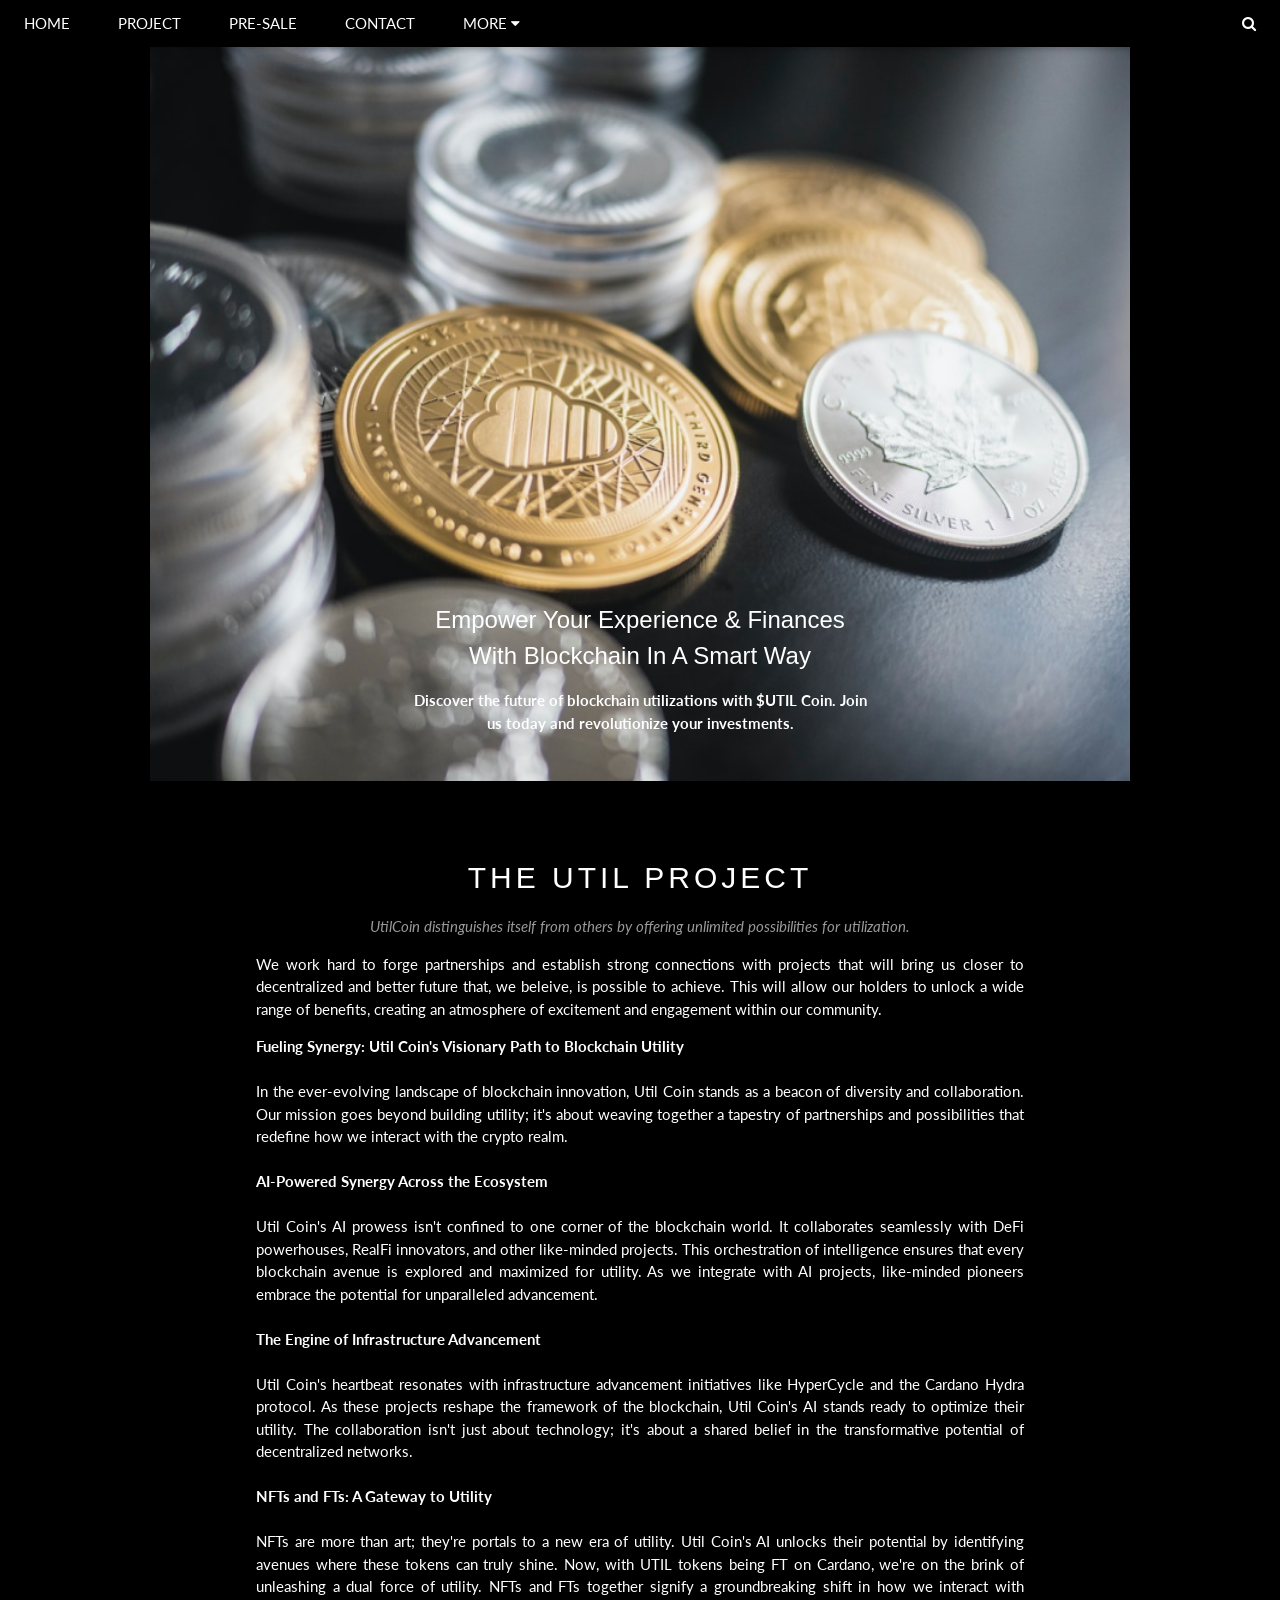
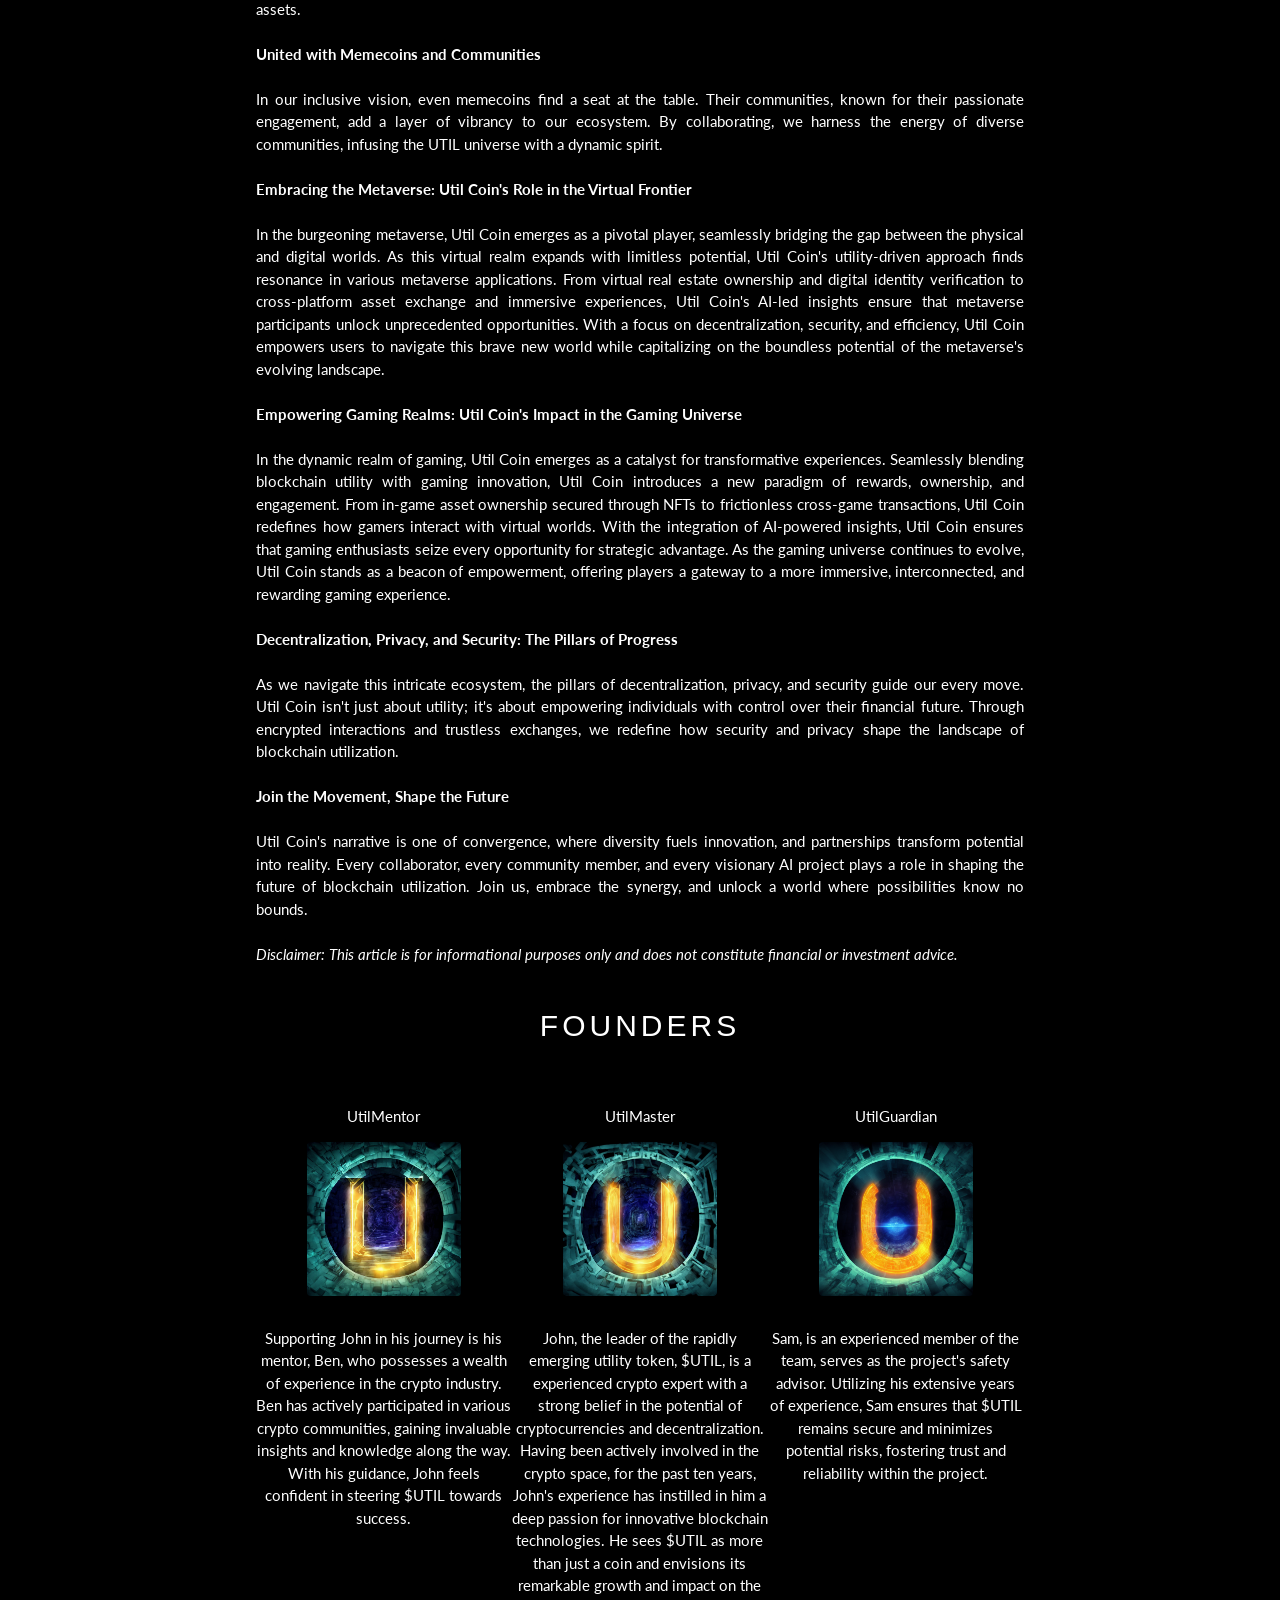
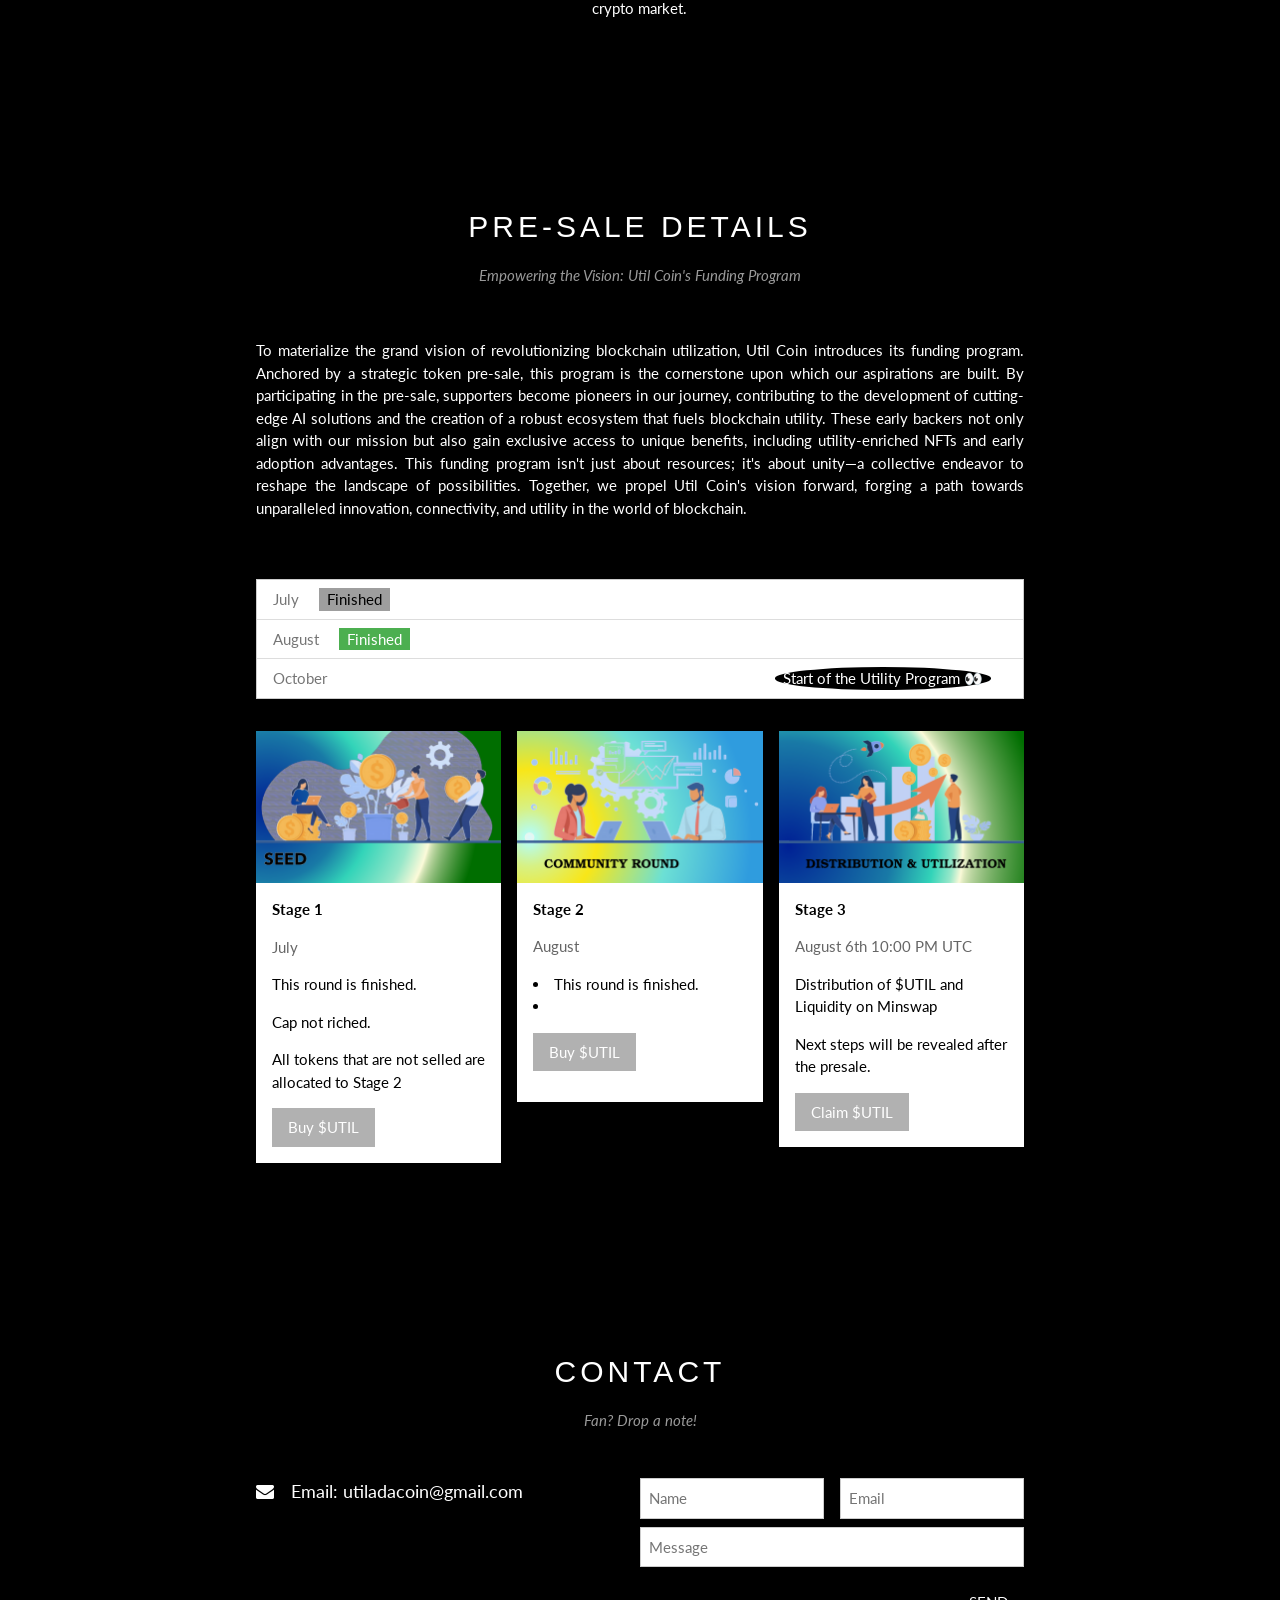
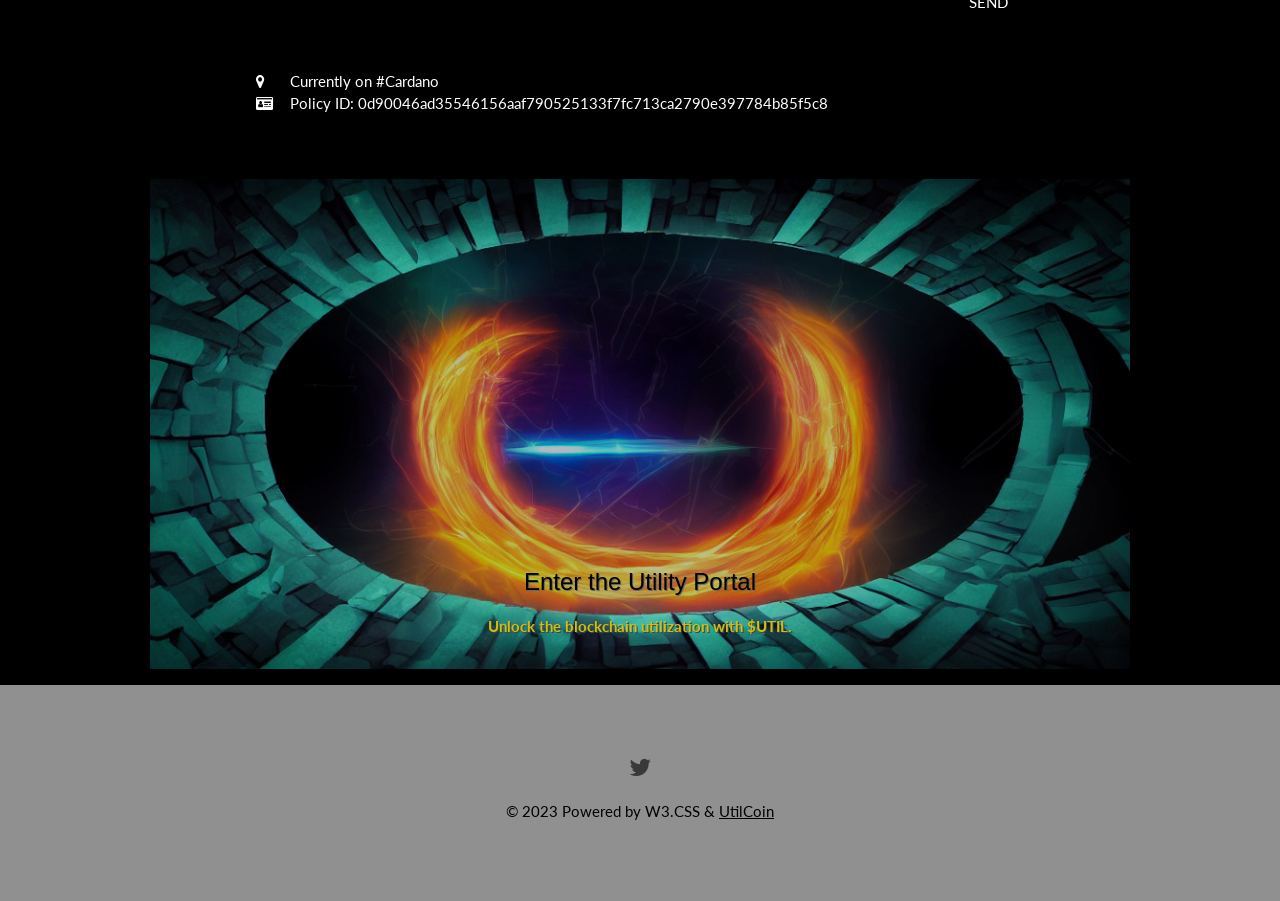
==== commit b4ad954b: "Update index.html" ====
--- a/docs/index.html
+++ b/docs/index.html
@@ -36,7 +36,7 @@
         <div class="w3-dropdown-content w3-bar-block w3-card-4">
           <a href="tokenomics.html" class="w3-bar-item w3-button">TOKENOMICS</a>
           <a href="roadmap.html" class="w3-bar-item w3-button">ROADMAP</a>
-          <a href="#" class="w3-bar-item w3-button">FAQ</a>
+          <a href="static/white-paper.pdf" class="w3-bar-item w3-button">WHITE-PAPER</a>
         </div>
       </div>
       <a href="javascript:void(0)" class="w3-padding-large w3-hover-red w3-hide-small w3-right"><i class="fa fa-search"></i></a>
@@ -48,7 +48,7 @@
     <a href="#project" class="w3-bar-item w3-button w3-padding-large" onclick="myFunction()">PROJECT</a>
     <a href="#tour" class="w3-bar-item w3-button w3-padding-large" onclick="myFunction()">PRE-SALE</a>
     <a href="#contact" class="w3-bar-item w3-button w3-padding-large" onclick="myFunction()">CONTACT</a>
-    <a href="#" class="w3-bar-item w3-button w3-padding-large" onclick="myFunction()">MERCH</a>
+    <a href="static/white-paper.pdf" class="w3-bar-item w3-button w3-padding-large" onclick="myFunction()">WHITE-PAPER</a>
   </div>
 
 <!-- Page content -->
@@ -152,8 +152,8 @@
       </p>
       <ul class="w3-ul w3-border w3-white w3-text-grey">
         <li class="w3-padding">July <span class="w3-tag w3-grey w3-margin-left">Finished</span></li>
-        <li class="w3-padding">August <span class="w3-tag w3-green w3-margin-left">Ongoing</span></li>
-        <li class="w3-padding">Septembar <span class="w3-badge w3-right w3-margin-right">Start of the Utility Program 👀</span></li>
+        <li class="w3-padding">August <span class="w3-tag w3-green w3-margin-left">Finished</span></li>
+        <li class="w3-padding">October <span class="w3-badge w3-right w3-margin-right">Start of the Utility Program 👀</span></li>
       </ul>
 
       <div class="w3-row-padding w3-padding-32" style="margin:0 -16px">
@@ -161,7 +161,7 @@
           <img src="static/images/seed.png" alt="Seed" style="width:100%" class="w3-hover-opacity">
           <div class="w3-container w3-white">
             <p><b>Stage 1</b></p>
-            <p class="w3-opacity">July 29th - July 31st</p>
+            <p class="w3-opacity">July</p>
             <p>This round is finished.</p>
             <p>Cap not riched.</p>
             <p>All tokens that are not selled are allocated to Stage 2</p>
@@ -172,10 +172,10 @@
           <img src="static/images/community-round.png" alt="Community" style="width:100%" class="w3-hover-opacity">
           <div class="w3-container w3-white">
             <p><b>Stage 2</b></p>
-            <p class="w3-opacity">August 3rd - August 5th</p>
-            <li><b>Min:</b> 50 ADA</li>
-            <li><b>Max:</b> 500 ADA</li>
-            <p><b>per</b> transaction<p>
+            <p class="w3-opacity">August</p>
+            <li>This round is finished.</li>
+            <li></li>
+            <p><p>
             <button disabled class="w3-button w3-black w3-margin-bottom" onclick="document.getElementById('ticketModal').style.display='block'">Buy $UTIL</button>
           </div>
         </div>
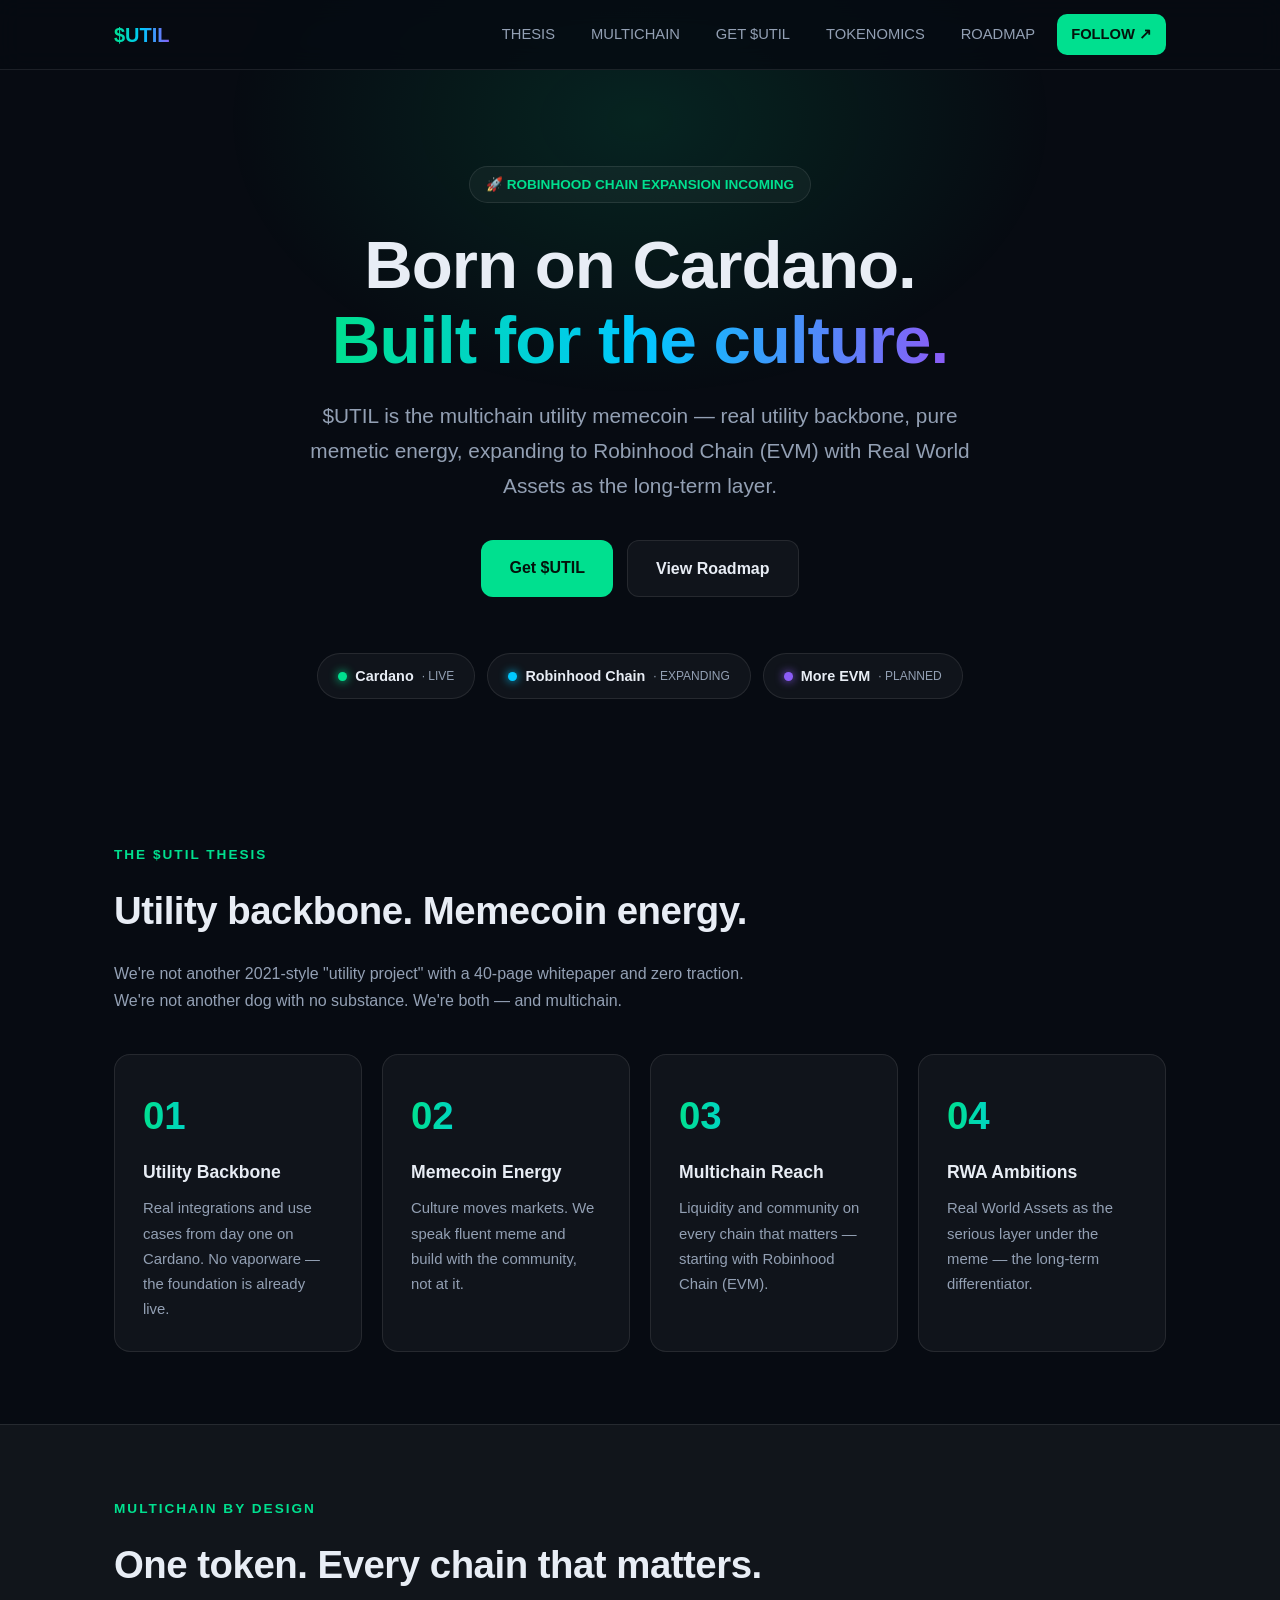
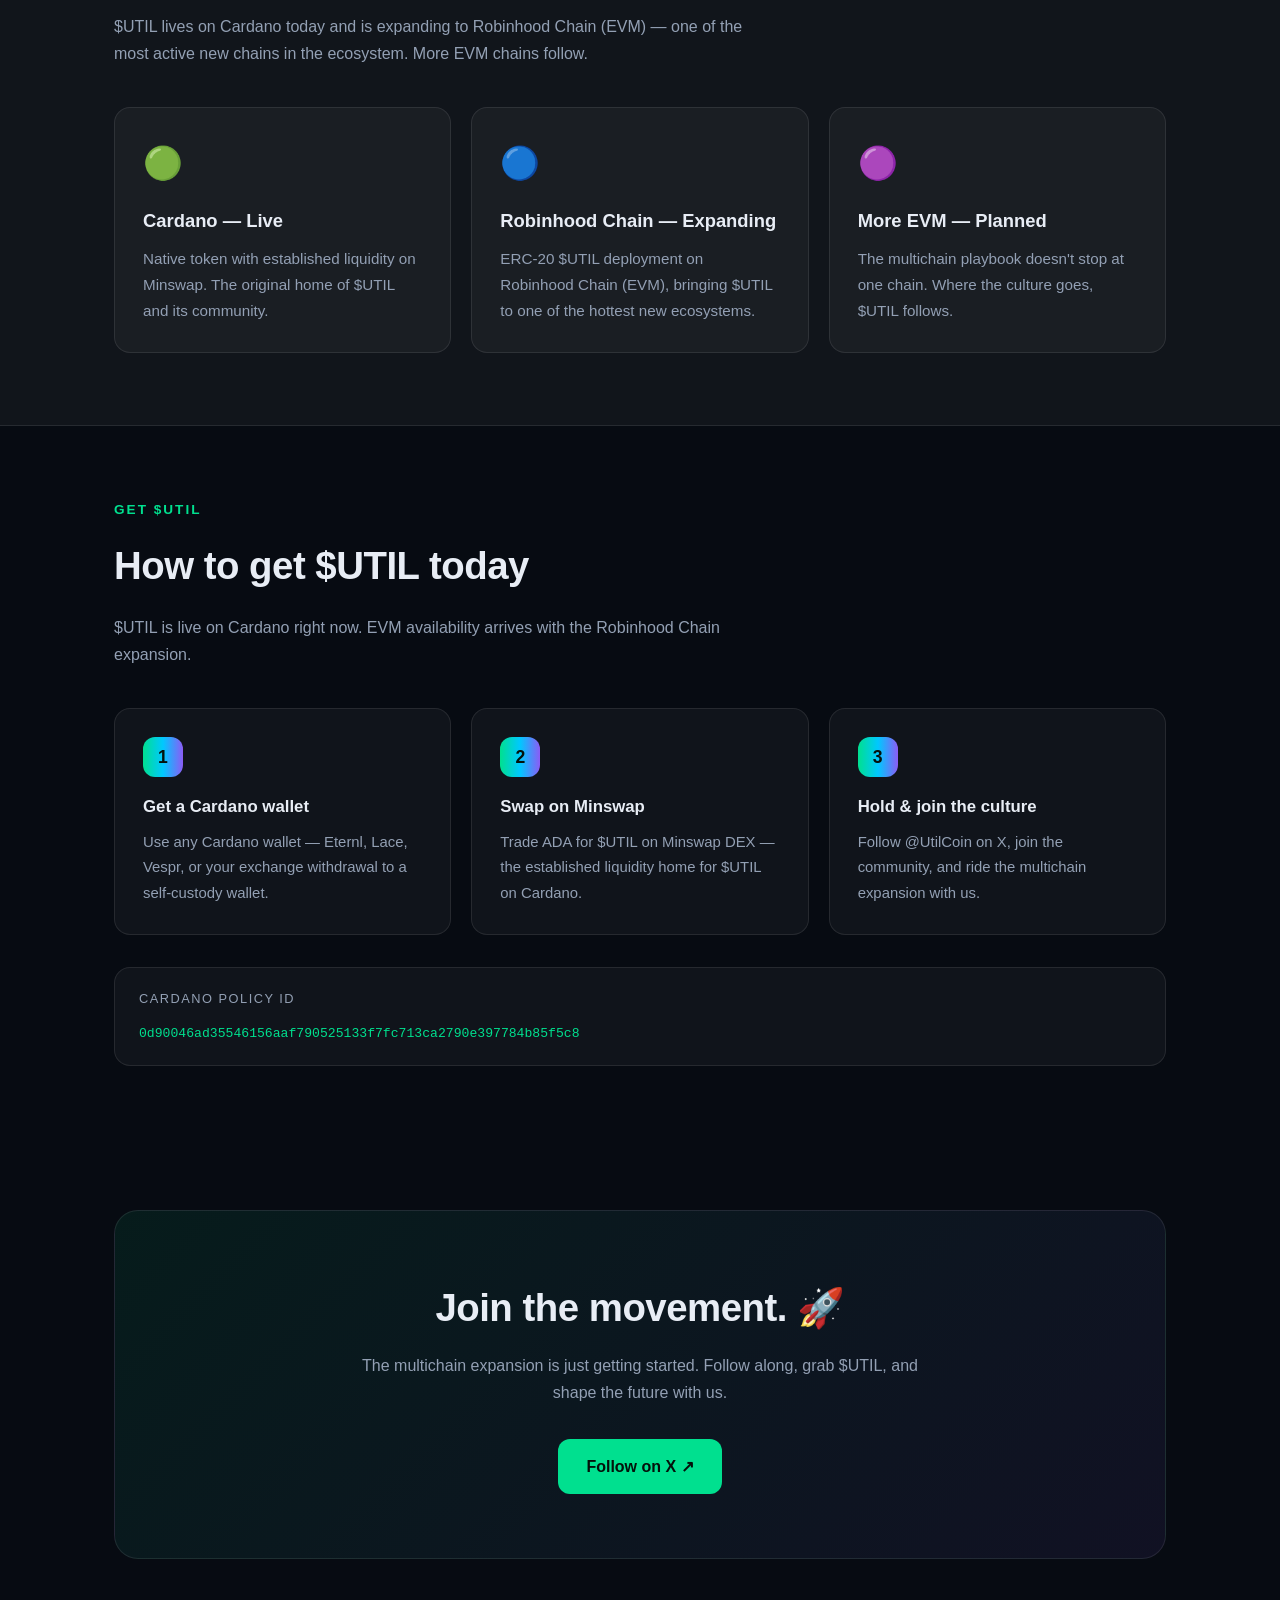
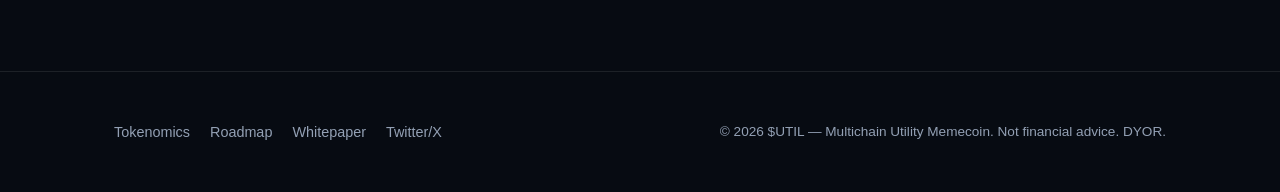
==== commit e37b0744: "docs: rebrand to $UTIL as multichain utility memecoin Rewrite the README to reposition the project f" ====
--- a/docs/index.html
+++ b/docs/index.html
@@ -1,298 +1,155 @@
 <!DOCTYPE html>
 <html lang="en">
 <head>
-<title>UtilCoin Project Info</title>
+<title>$UTIL — The Multichain Utility Memecoin</title>
 <meta charset="UTF-8">
 <meta name="viewport" content="width=device-width, initial-scale=1">
-<link rel="stylesheet" href="https://www.w3schools.com/w3css/4/w3.css">
-<link rel="stylesheet" href="https://fonts.googleapis.com/css?family=Lato">
-<link rel="stylesheet" href="https://cdnjs.cloudflare.com/ajax/libs/font-awesome/4.7.0/css/font-awesome.min.css">
+<meta name="description" content="$UTIL — Born on Cardano. Expanding to Robinhood Chain (EVM). Utility backbone, memecoin energy, RWA ambitions.">
+<meta property="og:title" content="$UTIL — The Multichain Utility Memecoin">
+<meta property="og:description" content="Born on Cardano. Expanding to EVM. Built for the culture.">
+<meta property="og:type" content="website">
 <link rel="apple-touch-icon" sizes="180x180" href="apple-touch-icon.png">
 <link rel="icon" type="image/png" sizes="32x32" href="favicon-32x32.png">
 <link rel="icon" type="image/png" sizes="16x16" href="favicon-16x16.png">
 <link rel="manifest" href="site.webmanifest">
-<link rel="mask-icon" href="safari-pinned-tab.svg" color="#5bbad5">
-<meta name="apple-mobile-web-app-title" content="UtilCoin">
-<meta name="application-name" content="UtilCoin">
-<meta name="msapplication-TileColor" content="#da532c">
-<meta name="theme-color" content="#ffffff">
-<style>
-body {font-family: "Lato", sans-serif}
-.mySlides {display: none}
-</style>
+<link rel="mask-icon" href="safari-pinned-tab.svg" color="#00e08f">
+<meta name="theme-color" content="#070b12">
+<link rel="stylesheet" href="static/css/style.css">
 </head>
-<body class="w3-black">
+<body>
 
-  <!-- Navbar -->
-  <div class="w3-top">
-    <div class="w3-bar w3-black w3-card">
-      <a class="w3-bar-item w3-button w3-padding-large w3-hide-medium w3-hide-large w3-right" href="javascript:void(0)" onclick="myFunction()" title="Toggle Navigation Menu"><i class="fa fa-bars"></i></a>
-      <a href="#" class="w3-bar-item w3-button w3-padding-large">HOME</a>
-      <a href="#project" class="w3-bar-item w3-button w3-padding-large w3-hide-small">PROJECT</a>
-      <a href="#tour" class="w3-bar-item w3-button w3-padding-large w3-hide-small">PRE-SALE</a>
-      <a href="#contact" class="w3-bar-item w3-button w3-padding-large w3-hide-small">CONTACT</a>
-      <div class="w3-dropdown-hover w3-hide-small">
-        <button class="w3-padding-large w3-button" title="More">MORE <i class="fa fa-caret-down"></i></button>
-        <div class="w3-dropdown-content w3-bar-block w3-card-4">
-          <a href="tokenomics.html" class="w3-bar-item w3-button">TOKENOMICS</a>
-          <a href="roadmap.html" class="w3-bar-item w3-button">ROADMAP</a>
-          <a href="static/white-paper.pdf" class="w3-bar-item w3-button">WHITE-PAPER</a>
-        </div>
-      </div>
-      <a href="javascript:void(0)" class="w3-padding-large w3-hover-red w3-hide-small w3-right"><i class="fa fa-search"></i></a>
+<nav class="nav">
+  <div class="nav-inner">
+    <a href="index.html" class="logo">$UTIL</a>
+    <div class="nav-links">
+      <a href="#thesis">THESIS</a>
+      <a href="#multichain">MULTICHAIN</a>
+      <a href="#buy">GET $UTIL</a>
+      <a href="tokenomics.html">TOKENOMICS</a>
+      <a href="roadmap.html">ROADMAP</a>
+      <a href="https://x.com/" class="cta" target="_blank" rel="noopener">FOLLOW ↗</a>
     </div>
   </div>
+</nav>
 
-  <!-- Navbar on small screens (remove the onclick attribute if you want the navbar to always show on top of the content when clicking on the links) -->
-  <div id="navDemo" class="w3-bar-block w3-black w3-hide w3-hide-large w3-hide-medium w3-top" style="margin-top:46px">
-    <a href="#project" class="w3-bar-item w3-button w3-padding-large" onclick="myFunction()">PROJECT</a>
-    <a href="#tour" class="w3-bar-item w3-button w3-padding-large" onclick="myFunction()">PRE-SALE</a>
-    <a href="#contact" class="w3-bar-item w3-button w3-padding-large" onclick="myFunction()">CONTACT</a>
-    <a href="static/white-paper.pdf" class="w3-bar-item w3-button w3-padding-large" onclick="myFunction()">WHITE-PAPER</a>
-  </div>
-
-<!-- Page content -->
-<div class="w3-content" style="max-width:1600; margin-top:46px">
-
-  <!-- Automatic Slideshow Images -->
-  <div class="mySlides w3-display-container w3-center">
-    <img src="static/images/finance.png" style="width:100%">
-    <div class="w3-display-bottommiddle w3-container w3-text-white w3-padding-32 w3-hide-small">
-      <h3 class="w3-center w3-animate-top">Empower Your Experience & Finances With Blockchain In A Smart Way</h3>
-      <p class="w3-center w3-animate-left"><b>Discover the future of blockchain utilizations with $UTIL Coin. Join us today and revolutionize your investments.</b></p>
+<header class="hero">
+  <div class="container">
+    <span class="badge">🚀 ROBINHOOD CHAIN EXPANSION INCOMING</span>
+    <h1>Born on Cardano.<br><span class="grad-text">Built for the culture.</span></h1>
+    <p class="sub">$UTIL is the multichain utility memecoin — real utility backbone, pure memetic energy, expanding to Robinhood Chain (EVM) with Real World Assets as the long-term layer.</p>
+    <div class="hero-actions">
+      <a href="#buy" class="btn btn-primary">Get $UTIL</a>
+      <a href="roadmap.html" class="btn btn-ghost">View Roadmap</a>
+    </div>
+    <div class="chain-row">
+      <span class="chain-pill"><span class="dot live"></span> Cardano <small>· LIVE</small></span>
+      <span class="chain-pill"><span class="dot soon"></span> Robinhood Chain <small>· EXPANDING</small></span>
+      <span class="chain-pill"><span class="dot plan"></span> More EVM <small>· PLANNED</small></span>
     </div>
   </div>
-  <div class="mySlides w3-display-container w3-center">
-    <img src="static/images/blockchain.png" style="width:100%">
-    <div class="w3-display-bottommiddle w3-container w3-text-white w3-padding-32 w3-hide-small">
-      <h3 class="w3-center w3-animate-left">Blockchain Consulting</h3>
-      <p class="w3-center w3-animate-right"><b>Guidance and advice on implementing blockchain technology to maximize efficiency and ROI.</b></p>
-    </div>
-  </div>
-  <div class="mySlides w3-display-container w3-center">
-    <img src="static/images/ethcontracts.png" style="width:100%">
-    <div class="w3-display-bottommiddle w3-container w3-text-white w3-padding-32 w3-hide-small">
-      <h3 class="w3-center w3-animate-right">Smart Contract Development</h3>
-      <p class="w3-center w3-animate-left"><b>Design and implementation of smart contracts to automate processes and reduce friction.</b></p>
-    </div>
-  </div>
+</header>
 
-  <!-- The Project Section -->
-  <div class="w3-container w3-content w3-center w3-padding-64" style="max-width:800px" id="band">
-    <h2 class="w3-wide">THE UTIL PROJECT</h2>
-    <p class="w3-opacity"><i>UtilCoin distinguishes itself from others by offering unlimited possibilities for utilization.</i></p>
-    <p class="w3-justify">We work hard to forge partnerships and establish strong connections with projects that will bring us closer to decentralized and better future that, we beleive, is possible to achieve.
-This will allow our holders to unlock a wide range of benefits, creating an atmosphere of excitement and engagement within our community.</p>
-    <p class="w3-justify">
-      <b>Fueling Synergy: Util Coin's Visionary Path to Blockchain Utility</b><br><br>
-
-In the ever-evolving landscape of blockchain innovation, Util Coin stands as a beacon of diversity and collaboration. Our mission goes beyond building utility; it's about weaving together a tapestry of partnerships and possibilities that redefine how we interact with the crypto realm.<br><br>
-
-<b>AI-Powered Synergy Across the Ecosystem</b><br><br>
-
-Util Coin's AI prowess isn't confined to one corner of the blockchain world. It collaborates seamlessly with DeFi powerhouses, RealFi innovators, and other like-minded projects. This orchestration of intelligence ensures that every blockchain avenue is explored and maximized for utility. As we integrate with AI projects, like-minded pioneers embrace the potential for unparalleled advancement.<br><br>
-<b>The Engine of Infrastructure Advancement</b><br><br>
-
-Util Coin's heartbeat resonates with infrastructure advancement initiatives like HyperCycle and the Cardano Hydra protocol. As these projects reshape the framework of the blockchain, Util Coin's AI stands ready to optimize their utility. The collaboration isn't just about technology; it's about a shared belief in the transformative potential of decentralized networks.<br><br>
-<b>NFTs and FTs: A Gateway to Utility</b><br><br>
-NFTs are more than art; they're portals to a new era of utility. Util Coin's AI unlocks their potential by identifying avenues where these tokens can truly shine. Now, with UTIL tokens being FT on Cardano, we're on the brink of unleashing a dual force of utility. NFTs and FTs together signify a groundbreaking shift in how we interact with assets.<br><br>
-
-<b>United with Memecoins and Communities</b><br><br>
-
-In our inclusive vision, even memecoins find a seat at the table. Their communities, known for their passionate engagement, add a layer of vibrancy to our ecosystem. By collaborating, we harness the energy of diverse communities, infusing the UTIL universe with a dynamic spirit.<br><br>
-
-
-
-<b>Embracing the Metaverse: Util Coin's Role in the Virtual Frontier</b><br><br>
-
-In the burgeoning metaverse, Util Coin emerges as a pivotal player, seamlessly bridging the gap between the physical and digital worlds. As this virtual realm expands with limitless potential, Util Coin's utility-driven approach finds resonance in various metaverse applications. From virtual real estate ownership and digital identity verification to cross-platform asset exchange and immersive experiences, Util Coin's AI-led insights ensure that metaverse participants unlock unprecedented opportunities. With a focus on decentralization, security, and efficiency, Util Coin empowers users to navigate this brave new world while capitalizing on the boundless potential of the metaverse's evolving landscape.<br><br>
-
-<b>Empowering Gaming Realms: Util Coin's Impact in the Gaming Universe</b><br><br>
-
-In the dynamic realm of gaming, Util Coin emerges as a catalyst for transformative experiences. Seamlessly blending blockchain utility with gaming innovation, Util Coin introduces a new paradigm of rewards, ownership, and engagement. From in-game asset ownership secured through NFTs to frictionless cross-game transactions, Util Coin redefines how gamers interact with virtual worlds. With the integration of AI-powered insights, Util Coin ensures that gaming enthusiasts seize every opportunity for strategic advantage. As the gaming universe continues to evolve, Util Coin stands as a beacon of empowerment, offering players a gateway to a more immersive, interconnected, and rewarding gaming experience.<br><br>
-
-<b>Decentralization, Privacy, and Security: The Pillars of Progress</b><br><br>
-
-As we navigate this intricate ecosystem, the pillars of decentralization, privacy, and security guide our every move. Util Coin isn't just about utility; it's about empowering individuals with control over their financial future. Through encrypted interactions and trustless exchanges, we redefine how security and privacy shape the landscape of blockchain utilization.<br><br>
-
-
-<b>Join the Movement, Shape the Future</b><br><br>
-
-Util Coin's narrative is one of convergence, where diversity fuels innovation, and partnerships transform potential into reality. Every collaborator, every community member, and every visionary AI project plays a role in shaping the future of blockchain utilization. Join us, embrace the synergy, and unlock a world where possibilities know no bounds.<br><br>
-
-<i>Disclaimer: This article is for informational purposes only and does not constitute financial or investment advice.</i><br><br>
-    </p>
-    <h2 class="w3-wide w3-center">FOUNDERS</h2>
-    <div class="w3-row w3-padding-32">
-      <div class="w3-third">
-        <p>UtilMentor</p>
-        <img src="static/images/avatars/cashMage.png" class="w3-round w3-margin-bottom" alt="Ben" style="width:60%">
-        <p>Supporting John in his journey is his mentor, Ben, who possesses a wealth of experience in the crypto industry. Ben has actively participated in various crypto communities, gaining invaluable insights and knowledge along the way. With his guidance, John feels confident in steering $UTIL towards success. </p>
+<section id="thesis">
+  <div class="container">
+    <p class="tag">The $UTIL Thesis</p>
+    <h2>Utility backbone. Memecoin energy.</h2>
+    <p class="sub2">We're not another 2021-style "utility project" with a 40-page whitepaper and zero traction. We're not another dog with no substance. We're both — and multichain.</p>
+    <div class="thesis">
+      <div class="thesis-item">
+        <h3>Utility Backbone</h3>
+        <p>Real integrations and use cases from day one on Cardano. No vaporware — the foundation is already live.</p>
       </div>
-      <div class="w3-third">
-        <p>UtilMaster</p>
-        <img src="static/images/avatars/AbotS.png" class="w3-round w3-margin-bottom" alt="John" style="width:60%">
-        <p>John, the leader of the rapidly emerging utility token, $UTIL, is a experienced crypto expert with a strong belief in the potential of cryptocurrencies and decentralization. Having been actively involved in the crypto space, for the past ten years, John's experience has instilled in him a deep passion for innovative blockchain technologies. He sees $UTIL as more than just a coin and envisions its remarkable growth and impact on the crypto market. </p>
+      <div class="thesis-item">
+        <h3>Memecoin Energy</h3>
+        <p>Culture moves markets. We speak fluent meme and build with the community, not at it.</p>
       </div>
-      <div class="w3-third">
-        <p>UtilGuardian</p>
-        <img src="static/images/avatars/silent1.png" class="w3-round w3-margin-bottom" alt="Sam" style="width:60%">
-        <p>Sam, is an experienced member of the team, serves as the project's safety advisor. Utilizing his extensive years of experience, Sam ensures that $UTIL remains secure and minimizes potential risks, fostering trust and reliability within the project.</p>
+      <div class="thesis-item">
+        <h3>Multichain Reach</h3>
+        <p>Liquidity and community on every chain that matters — starting with Robinhood Chain (EVM).</p>
+      </div>
+      <div class="thesis-item">
+        <h3>RWA Ambitions</h3>
+        <p>Real World Assets as the serious layer under the meme — the long-term differentiator.</p>
       </div>
     </div>
   </div>
+</section>
 
-  <!-- The Fund Section -->
-  <div class="w3-black" id="tour">
-    <div class="w3-container w3-content w3-padding-64" style="max-width:800px">
-      <h2 class="w3-wide w3-center">PRE-SALE DETAILS</h2>
-      <p class="w3-opacity w3-center"><i>Empowering the Vision: Util Coin's Funding Program</i></p><br>
-      <p class="w3-justify">
-        To materialize the grand vision of revolutionizing blockchain utilization, Util Coin introduces its funding program. Anchored by a strategic token pre-sale, this program is the cornerstone upon which our aspirations are built. By participating in the pre-sale, supporters become pioneers in our journey, contributing to the development of cutting-edge AI solutions and the creation of a robust ecosystem that fuels blockchain utility. These early backers not only align with our mission but also gain exclusive access to unique benefits, including utility-enriched NFTs and early adoption advantages. This funding program isn't just about resources; it's about unity—a collective endeavor to reshape the landscape of possibilities. Together, we propel Util Coin's vision forward, forging a path towards unparalleled innovation, connectivity, and utility in the world of blockchain.<br><br><br>
-      </p>
-      <ul class="w3-ul w3-border w3-white w3-text-grey">
-        <li class="w3-padding">July <span class="w3-tag w3-grey w3-margin-left">Finished</span></li>
-        <li class="w3-padding">August <span class="w3-tag w3-green w3-margin-left">Finished</span></li>
-        <li class="w3-padding">October <span class="w3-badge w3-right w3-margin-right">Start of the Utility Program 👀</span></li>
-      </ul>
-
-      <div class="w3-row-padding w3-padding-32" style="margin:0 -16px">
-        <div class="w3-third w3-margin-bottom">
-          <img src="static/images/seed.png" alt="Seed" style="width:100%" class="w3-hover-opacity">
-          <div class="w3-container w3-white">
-            <p><b>Stage 1</b></p>
-            <p class="w3-opacity">July</p>
-            <p>This round is finished.</p>
-            <p>Cap not riched.</p>
-            <p>All tokens that are not selled are allocated to Stage 2</p>
-            <button disabled class="w3-button w3-black w3-margin-bottom" onclick="document.getElementById('ticketModal').style.display='block'">Buy $UTIL</button>
-          </div>
-        </div>
-        <div class="w3-third w3-margin-bottom">
-          <img src="static/images/community-round.png" alt="Community" style="width:100%" class="w3-hover-opacity">
-          <div class="w3-container w3-white">
-            <p><b>Stage 2</b></p>
-            <p class="w3-opacity">August</p>
-            <li>This round is finished.</li>
-            <li></li>
-            <p><p>
-            <button disabled class="w3-button w3-black w3-margin-bottom" onclick="document.getElementById('ticketModal').style.display='block'">Buy $UTIL</button>
-          </div>
-        </div>
-        <div class="w3-third w3-margin-bottom">
-          <img src="static/images/distribution-round.png" alt="Distribution" style="width:100%" class="w3-hover-opacity">
-          <div class="w3-container w3-white">
-            <p><b>Stage 3</b></p>
-            <p class="w3-opacity">August 6th 10:00 PM UTC</p>
-            <p>Distribution of $UTIL and Liquidity on Minswap</p>
-            <p>Next steps will be revealed after the presale.</p>
-            <button disabled class="w3-button w3-black w3-margin-bottom" onclick="document.getElementById('ticketModal').style.display='block'">Claim $UTIL</button>
-          </div>
-        </div>
+<section id="multichain" style="background:var(--card);border-top:1px solid var(--cb);border-bottom:1px solid var(--cb)">
+  <div class="container">
+    <p class="tag">Multichain by Design</p>
+    <h2>One token. Every chain that matters.</h2>
+    <p class="sub2">$UTIL lives on Cardano today and is expanding to Robinhood Chain (EVM) — one of the most active new chains in the ecosystem. More EVM chains follow.</p>
+    <div class="grid">
+      <div class="card">
+        <div class="icon">🟢</div>
+        <h3>Cardano — Live</h3>
+        <p>Native token with established liquidity on Minswap. The original home of $UTIL and its community.</p>
+      </div>
+      <div class="card">
+        <div class="icon">🔵</div>
+        <h3>Robinhood Chain — Expanding</h3>
+        <p>ERC-20 $UTIL deployment on Robinhood Chain (EVM), bringing $UTIL to one of the hottest new ecosystems.</p>
+      </div>
+      <div class="card">
+        <div class="icon">🟣</div>
+        <h3>More EVM — Planned</h3>
+        <p>The multichain playbook doesn't stop at one chain. Where the culture goes, $UTIL follows.</p>
       </div>
     </div>
   </div>
+</section>
 
-  <!-- Ticket Modal -->
-  <div id="ticketModal" class="w3-modal">
-    <div class="w3-modal-content w3-animate-top w3-card-4 w3-black">
-      <header class="w3-container w3-dark-grey w3-center w3-padding-32">
-        <span onclick="document.getElementById('ticketModal').style.display='none'"
-       class="w3-button w3-dark-grey w3-xlarge w3-display-topright">×</span>
-        <h2 class="w3-wide"><i class="fa fa-suitcase w3-margin-right"></i>$UTIL Tokens</h2>
-      </header>
-      <div class="w3-container">
-        <p><label><i class="fa fa-shopping-cart"></i>   Max 500 $ADA    per transaction</label></p>
-        <p><label>Send To</label></p>
-        <p class="w3-border w3-padding w3-text-orange">this Stage is closed now</p>
-        <button class="w3-button w3-dark-grey w3-section" onclick="document.getElementById('ticketModal').style.display='none'">Close <i class="fa fa-remove"></i></button>
-        <p class="w3-right">Need <a href="https://x.com/UtilCoin" class="w3-text-blue">help?</a></p>
+<section id="buy">
+  <div class="container">
+    <p class="tag">Get $UTIL</p>
+    <h2>How to get $UTIL today</h2>
+    <p class="sub2">$UTIL is live on Cardano right now. EVM availability arrives with the Robinhood Chain expansion.</p>
+    <div class="grid buy-steps">
+      <div class="step">
+        <div class="num">1</div>
+        <h3>Get a Cardano wallet</h3>
+        <p>Use any Cardano wallet — Eternl, Lace, Vespr, or your exchange withdrawal to a self-custody wallet.</p>
+      </div>
+      <div class="step">
+        <div class="num">2</div>
+        <h3>Swap on Minswap</h3>
+        <p>Trade ADA for $UTIL on Minswap DEX — the established liquidity home for $UTIL on Cardano.</p>
+      </div>
+      <div class="step">
+        <div class="num">3</div>
+        <h3>Hold & join the culture</h3>
+        <p>Follow @UtilCoin on X, join the community, and ride the multichain expansion with us.</p>
       </div>
     </div>
-  </div>
-
-  <!-- The Contact Section -->
-  <div class="w3-container w3-content w3-padding-64" style="max-width:800px" id="contact">
-    <h2 class="w3-wide w3-center">CONTACT</h2>
-    <p class="w3-opacity w3-center"><i>Fan? Drop a note!</i></p>
-    <div class="w3-row w3-padding-32">
-      <div class="w3-col m6 w3-large w3-margin-bottom">
-        <i class="fa fa-envelope" style="width:30px"> </i> Email: utiladacoin@gmail.com<br>
-      </div>
-
-      <div class="w3-col m6">
-        <form action="/action_page.php" target="_blank">
-          <div class="w3-row-padding" style="margin:0 -16px 8px -16px">
-            <div class="w3-half">
-              <input class="w3-input w3-border" type="text" placeholder="Name" required name="Name">
-            </div>
-            <div class="w3-half">
-              <input class="w3-input w3-border" type="text" placeholder="Email" required name="Email">
-            </div>
-          </div>
-          <input class="w3-input w3-border" type="text" placeholder="Message" required name="Message">
-          <button class="w3-button w3-black w3-section w3-right" type="submit">SEND</button>
-        </form>
-      </div>
-    </div>
-    <i class="fa fa-map-marker" style="width:30px"></i> Currently on #Cardano<br>
-    <i class="fa fa-id-card" style="width:30px"></i> Policy ID: 0d90046ad35546156aaf790525133f7fc713ca2790e397784b85f5c8<br>
-
-  </div>
-  <div class="w3-display-container w3-center">
-    <img src="static/images/banner-04.png" class="w3-image w3-center w3-opacity-min w3-hover-opacity-off w3-margin-bottom" style="width:100%">
-    <div class="w3-display-bottommiddle w3-container w3-padding-32 w3-hide-small">
-      <h3 class="w3-center w3-animate-top w3-text-black" style="text-shadow:1px 1px 0 #666">Enter the Utility Portal</h3>
-      <p class="w3-center w3-animate-bottom w3-text-yellow" style="text-shadow:1px 1px 0 #444"><b>Unlock the blockchain utilization with $UTIL.</b></p>
+    <div class="policy-box">
+      <div class="label">Cardano Policy ID</div>
+      <code>0d90046ad35546156aaf790525133f7fc713ca2790e397784b85f5c8</code>
     </div>
   </div>
-<!-- End Page Content -->
-</div>
+</section>
 
-<!-- Image of location/map
-<img src="{{ url_for('static', filename='images/banner-04.png') }}" class="w3-image w3-center" style="width:50%"> -->
+<section>
+  <div class="container">
+    <div class="cta-box">
+      <h2>Join the movement. 🚀</h2>
+      <p>The multichain expansion is just getting started. Follow along, grab $UTIL, and shape the future with us.</p>
+      <a href="https://x.com/" class="btn btn-primary" target="_blank" rel="noopener">Follow on X ↗</a>
+    </div>
+  </div>
+</section>
 
-<!-- Footer -->
-<footer class="w3-container w3-padding-64 w3-center w3-opacity w3-light-grey w3-xlarge">
-  <a href="https://x.com/UtilCoin"><i class="fa fa-twitter w3-hover-opacity-off w3-opacity"></i></a>
-  <p class="w3-medium">© 2023 Powered by W3.CSS & <a href="https://utilcoin.github.io/utilcoin" target="_blank">UtilCoin</a></p>
+<footer>
+  <div class="container footer-inner">
+    <div class="footer-links">
+      <a href="tokenomics.html">Tokenomics</a>
+      <a href="roadmap.html">Roadmap</a>
+      <a href="static/white-paper.pdf">Whitepaper</a>
+      <a href="https://x.com/" target="_blank" rel="noopener">Twitter/X</a>
+    </div>
+    <p class="copy">© 2026 $UTIL — Multichain Utility Memecoin. Not financial advice. DYOR.</p>
+  </div>
 </footer>
 
-<script>
-// Automatic Slideshow - change image every 4 seconds
-var myIndex = 0;
-carousel();
-
-function carousel() {
-  var i;
-  var x = document.getElementsByClassName("mySlides");
-  for (i = 0; i < x.length; i++) {
-    x[i].style.display = "none";
-  }
-  myIndex++;
-  if (myIndex > x.length) {myIndex = 1}
-  x[myIndex-1].style.display = "block";
-  setTimeout(carousel, 5000);
-}
-
-// Used to toggle the menu on small screens when clicking on the menu button
-function myFunction() {
-  var x = document.getElementById("navDemo");
-  if (x.className.indexOf("w3-show") == -1) {
-    x.className += " w3-show";
-  } else {
-    x.className = x.className.replace(" w3-show", "");
-  }
-}
-
-// When the user clicks anywhere outside of the modal, close it
-var modal = document.getElementById('ticketModal');
-window.onclick = function(event) {
-  if (event.target == modal) {
-    modal.style.display = "none";
-  }
-}
-</script>
-
 </body>
-</html>
+</html>
--- a/docs/static/css/style.css
+++ b/docs/static/css/style.css
@@ -0,0 +1,97 @@
+/* $UTIL — Multichain Utility Memecoin | Modern dark theme */
+:root{--bg:#070b12;--card:rgba(255,255,255,.04);--cb:rgba(255,255,255,.09);--text:#e8edf5;--dim:#93a0b4;--green:#00e08f;--cyan:#00c8ff;--purple:#8b5cf6;--grad:linear-gradient(90deg,#00e08f,#00c8ff,#8b5cf6);--r:16px}
+*{margin:0;padding:0;box-sizing:border-box}
+html{scroll-behavior:smooth}
+body{font-family:'Inter',-apple-system,'Segoe UI',Roboto,sans-serif;background:var(--bg);color:var(--text);line-height:1.7;overflow-x:hidden}
+body::before{content:'';position:fixed;top:-20%;left:50%;transform:translateX(-50%);width:900px;height:600px;background:radial-gradient(ellipse,rgba(0,224,143,.12),transparent 65%);pointer-events:none;z-index:0}
+.container{max-width:1100px;margin:0 auto;padding:0 24px;position:relative;z-index:1}
+/* Nav */
+.nav{position:sticky;top:0;z-index:100;background:rgba(7,11,18,.85);backdrop-filter:blur(12px);border-bottom:1px solid var(--cb)}
+.nav-inner{max-width:1100px;margin:0 auto;padding:14px 24px;display:flex;align-items:center;justify-content:space-between;gap:16px;flex-wrap:wrap}
+.logo{font-weight:800;font-size:1.25rem;text-decoration:none;background:var(--grad);-webkit-background-clip:text;background-clip:text;color:transparent;white-space:nowrap}
+.nav-links{display:flex;gap:8px;align-items:center;flex-wrap:wrap}
+.nav-links a{color:var(--dim);text-decoration:none;font-size:.92rem;font-weight:500;padding:8px 14px;border-radius:10px;transition:.2s}
+.nav-links a:hover{color:var(--text);background:var(--card)}
+.nav-links a.cta{color:#04120b;background:var(--green);font-weight:700}
+/* Hero */
+.hero{padding:96px 0 72px;text-align:center}
+.badge{display:inline-block;padding:6px 16px;border-radius:999px;border:1px solid var(--cb);background:var(--card);color:var(--green);font-size:.85rem;font-weight:600;margin-bottom:24px}
+.hero h1{font-size:clamp(2.4rem,6vw,4.2rem);font-weight:800;line-height:1.12;letter-spacing:-1px;margin-bottom:20px}
+.grad-text{background:var(--grad);-webkit-background-clip:text;background-clip:text;color:transparent}
+.hero .sub{font-size:clamp(1.05rem,2.2vw,1.3rem);color:var(--dim);max-width:680px;margin:0 auto 36px}
+.hero-actions{display:flex;gap:14px;justify-content:center;flex-wrap:wrap;margin-bottom:56px}
+.btn{display:inline-block;padding:14px 28px;border-radius:12px;font-weight:700;font-size:1rem;text-decoration:none;transition:.2s}
+.btn-primary{background:var(--green);color:#04120b}
+.btn-primary:hover{filter:brightness(1.12);transform:translateY(-2px)}
+.btn-ghost{border:1px solid var(--cb);color:var(--text);background:var(--card)}
+.btn-ghost:hover{border-color:var(--green);color:var(--green)}
+.chain-row{display:flex;gap:12px;justify-content:center;flex-wrap:wrap}
+.chain-pill{display:flex;align-items:center;gap:8px;padding:10px 20px;border-radius:999px;border:1px solid var(--cb);background:var(--card);font-size:.9rem;font-weight:600}
+.dot{width:9px;height:9px;border-radius:50%}
+.dot.live{background:var(--green);box-shadow:0 0 10px var(--green)}
+.dot.soon{background:var(--cyan);box-shadow:0 0 10px var(--cyan)}
+.dot.plan{background:var(--purple);box-shadow:0 0 10px var(--purple)}
+.chain-pill small{color:var(--dim);font-weight:500}
+/* Sections */
+section{padding:72px 0}
+.tag{color:var(--green);font-weight:700;font-size:.85rem;text-transform:uppercase;letter-spacing:2px;margin-bottom:12px}
+h2{font-size:clamp(1.7rem,4vw,2.4rem);font-weight:800;letter-spacing:-.5px;margin-bottom:16px}
+.sub2{color:var(--dim);max-width:640px;margin-bottom:40px}
+.grid{display:grid;grid-template-columns:repeat(auto-fit,minmax(250px,1fr));gap:20px}
+.card{background:var(--card);border:1px solid var(--cb);border-radius:var(--r);padding:28px;transition:.25s}
+.card:hover{transform:translateY(-4px);border-color:rgba(0,224,143,.4);box-shadow:0 12px 40px rgba(0,224,143,.08)}
+.card .icon{font-size:2rem;margin-bottom:14px}
+.card h3{font-size:1.15rem;margin-bottom:10px}
+.card p{color:var(--dim);font-size:.95rem}
+/* Thesis */
+.thesis{display:grid;grid-template-columns:repeat(auto-fit,minmax(240px,1fr));gap:20px;counter-reset:t}
+.thesis-item{background:var(--card);border:1px solid var(--cb);border-radius:var(--r);padding:28px}
+.thesis-item::before{counter-increment:t;content:counter(t,decimal-leading-zero);font-size:2.4rem;font-weight:800;background:var(--grad);-webkit-background-clip:text;background-clip:text;color:transparent;display:block;margin-bottom:10px}
+.thesis-item h3{font-size:1.1rem;margin-bottom:8px}
+.thesis-item p{color:var(--dim);font-size:.93rem}
+/* Buy steps */
+.step{background:var(--card);border:1px solid var(--cb);border-radius:var(--r);padding:28px}
+.step .num{width:40px;height:40px;border-radius:12px;background:var(--grad);color:#04120b;font-weight:800;display:flex;align-items:center;justify-content:center;margin-bottom:16px;font-size:1.1rem}
+.step h3{font-size:1.05rem;margin-bottom:8px}
+.step p{color:var(--dim);font-size:.93rem}
+.policy-box{margin-top:32px;background:var(--card);border:1px solid var(--cb);border-radius:var(--r);padding:20px 24px}
+.policy-box .label{font-size:.8rem;text-transform:uppercase;letter-spacing:1.5px;color:var(--dim);margin-bottom:8px}
+.policy-box code{font-family:'JetBrains Mono',monospace;font-size:.82rem;color:var(--green);word-break:break-all}
+/* Tokenomics */
+.token-card .pct{font-size:2.6rem;font-weight:800;background:var(--grad);-webkit-background-clip:text;background-clip:text;color:transparent;line-height:1.1}
+.token-card h3{margin:8px 0 10px;font-size:1.15rem}
+.bar-wrap{margin-top:18px;height:8px;border-radius:999px;background:rgba(255,255,255,.07);overflow:hidden}
+.bar{height:100%;border-radius:999px;background:var(--grad)}
+.supply-note{background:var(--card);border:1px solid var(--cb);border-radius:var(--r);padding:28px}
+.supply-note h3{margin-bottom:14px}
+.supply-note ul{list-style:none}
+.supply-note li{color:var(--dim);padding:8px 0;border-bottom:1px solid rgba(255,255,255,.05);font-size:.95rem}
+.supply-note li:last-child{border-bottom:none}
+.supply-note li strong{color:var(--text)}
+/* Roadmap */
+.timeline{display:grid;gap:20px}
+.phase{background:var(--card);border:1px solid var(--cb);border-radius:var(--r);padding:28px;display:flex;gap:22px;align-items:flex-start;transition:.25s}
+.phase:hover{border-color:rgba(0,224,143,.4)}
+.phase .status{flex-shrink:0;width:52px;height:52px;border-radius:14px;display:flex;align-items:center;justify-content:center;font-size:1.5rem;background:rgba(255,255,255,.05);border:1px solid var(--cb)}
+.phase.done .status{border-color:var(--green)}
+.phase.active .status{border-color:var(--cyan);box-shadow:0 0 18px rgba(0,200,255,.25)}
+.phase h3{font-size:1.2rem;margin-bottom:4px}
+.phase-tag{font-size:.8rem;font-weight:700;text-transform:uppercase;letter-spacing:1.5px;margin-bottom:12px;display:inline-block}
+.phase.done .phase-tag{color:var(--green)}
+.phase.active .phase-tag{color:var(--cyan)}
+.phase.next .phase-tag{color:var(--purple)}
+.phase ul{list-style:none;margin-top:8px}
+.phase li{color:var(--dim);font-size:.94rem;padding:5px 0 5px 24px;position:relative}
+.phase li::before{content:'▸';position:absolute;left:4px;color:var(--green)}
+/* CTA */
+.cta-box{text-align:center;background:linear-gradient(135deg,rgba(0,224,143,.08),rgba(139,92,246,.08));border:1px solid var(--cb);border-radius:24px;padding:64px 32px}
+.cta-box h2{margin-bottom:12px}
+.cta-box p{color:var(--dim);max-width:560px;margin:0 auto 32px}
+/* Footer */
+footer{border-top:1px solid var(--cb);padding:48px 0;margin-top:40px}
+.footer-inner{display:flex;justify-content:space-between;align-items:center;gap:20px;flex-wrap:wrap}
+.footer-links{display:flex;gap:20px;flex-wrap:wrap}
+.footer-links a{color:var(--dim);text-decoration:none;font-size:.9rem;transition:.2s}
+.footer-links a:hover{color:var(--green)}
+.copy{color:var(--dim);font-size:.85rem}
+@media(max-width:640px){.hero{padding:64px 0 48px}.phase{flex-direction:column}section{padding:56px 0}}
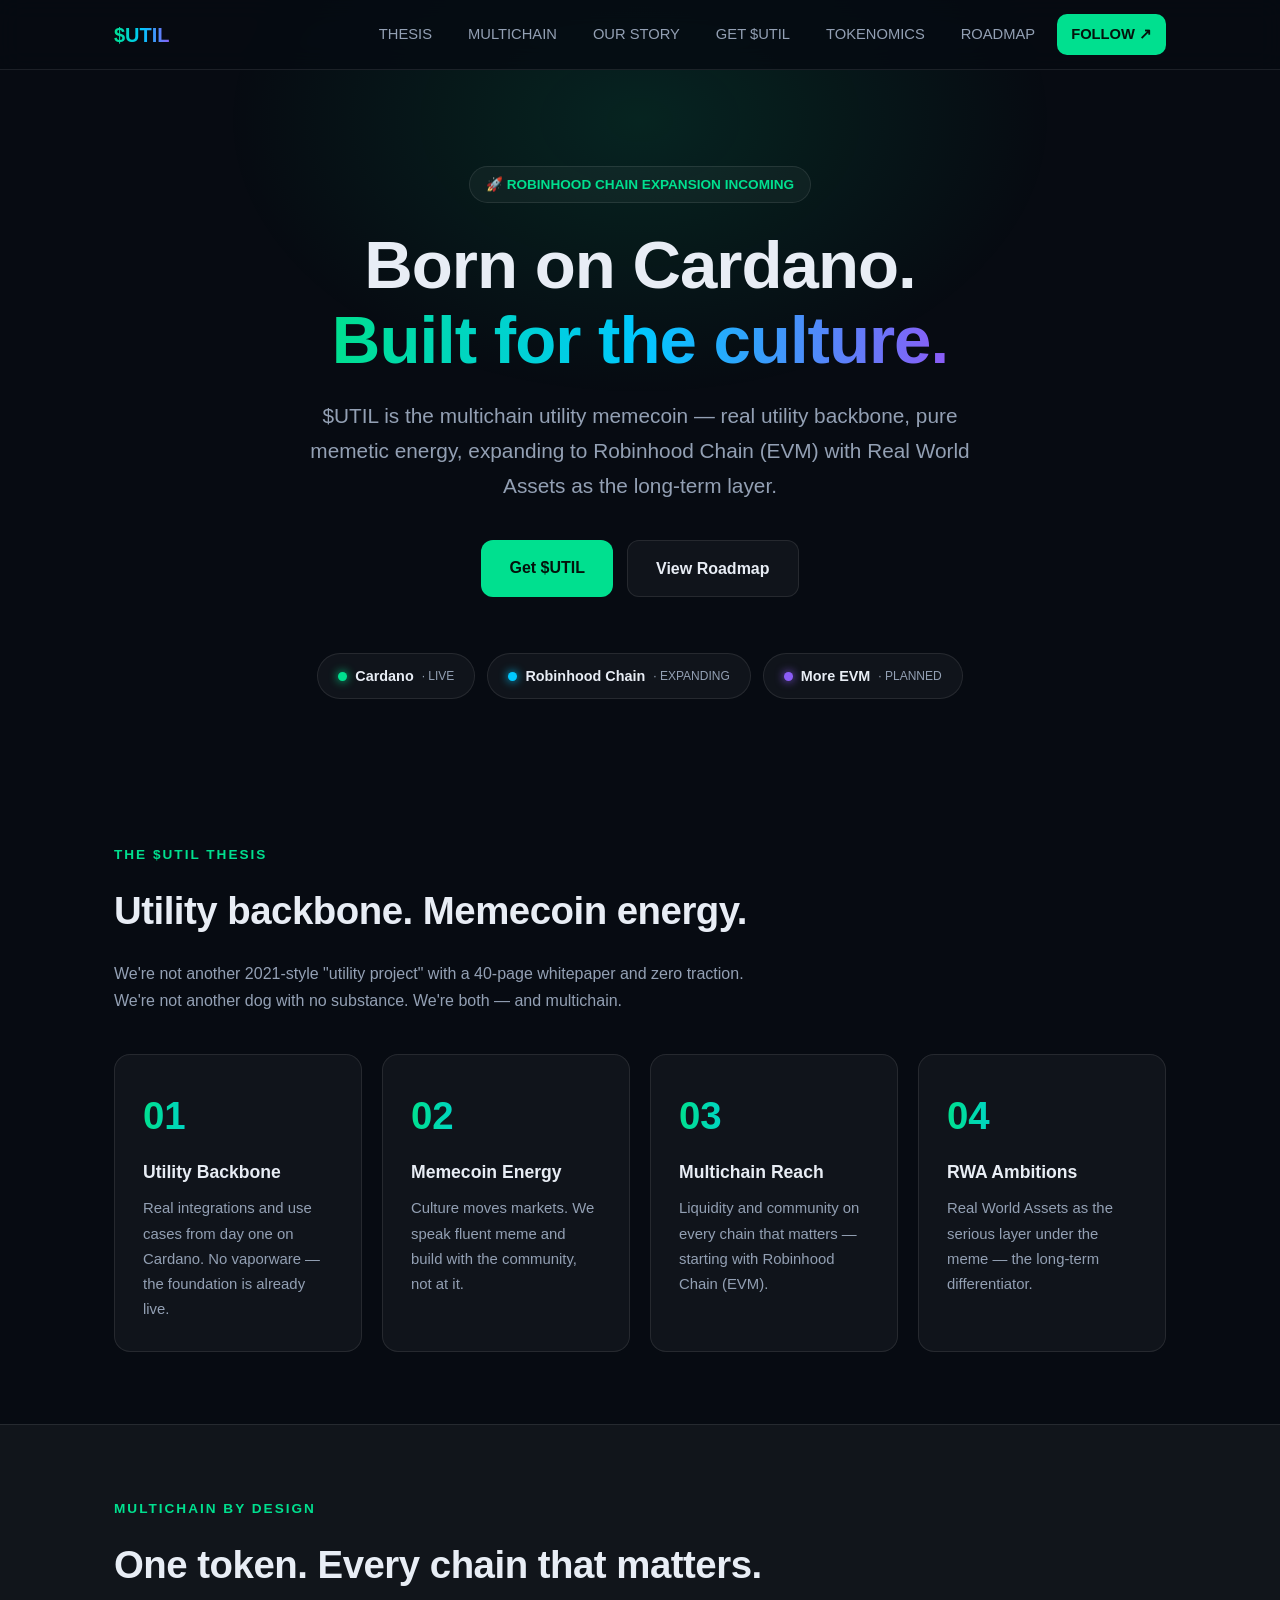
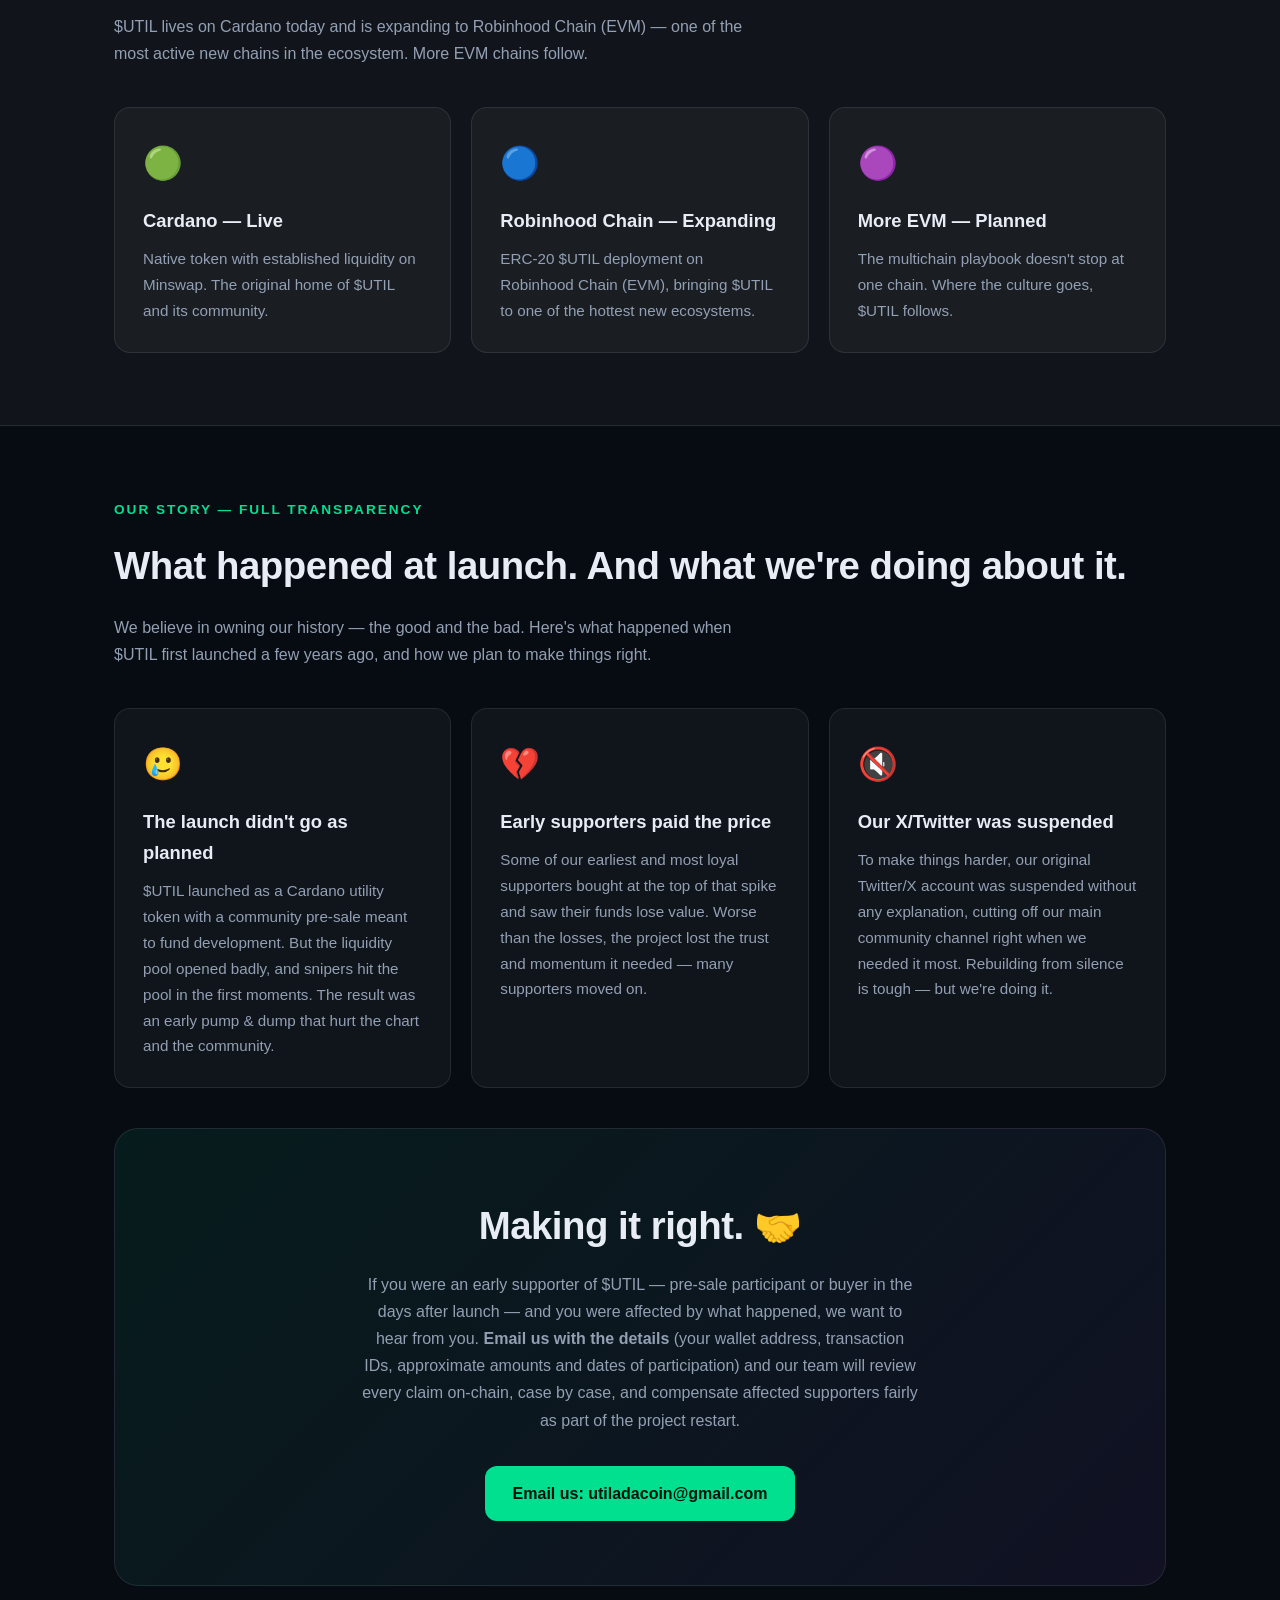
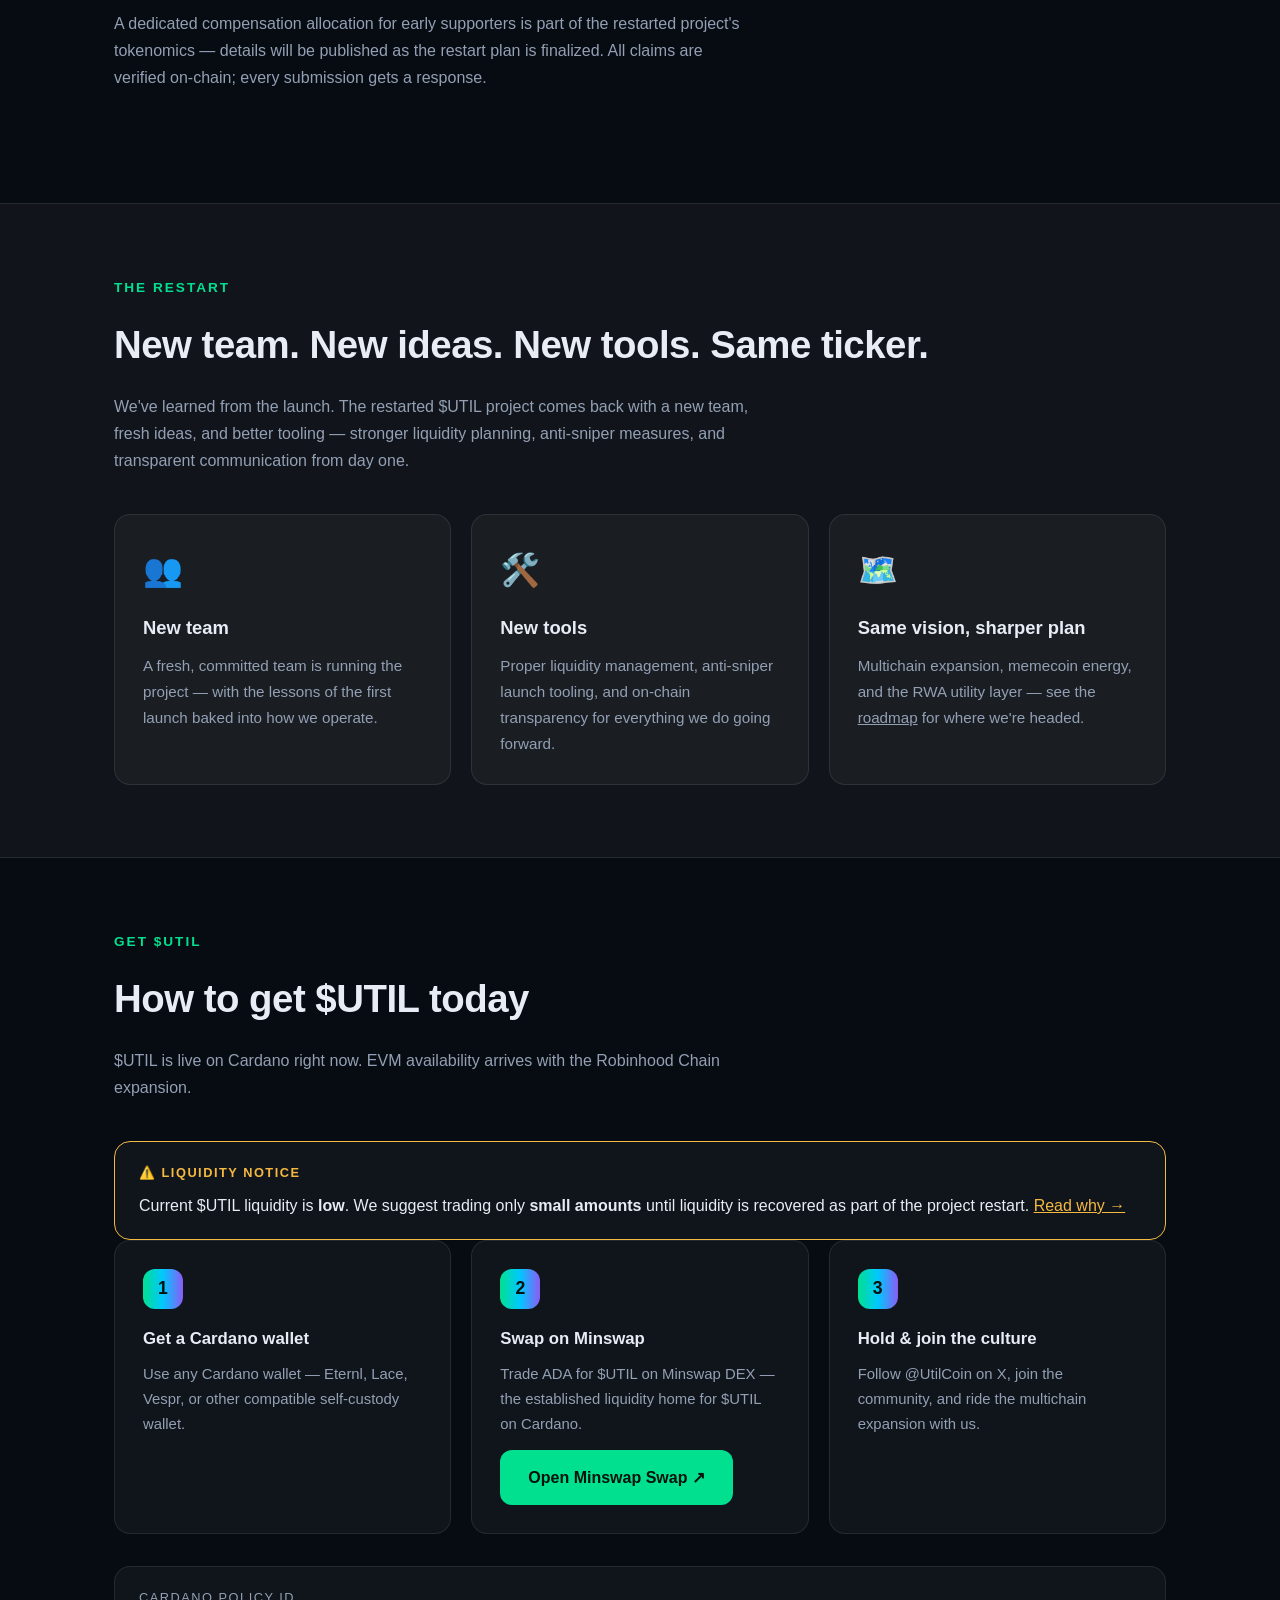
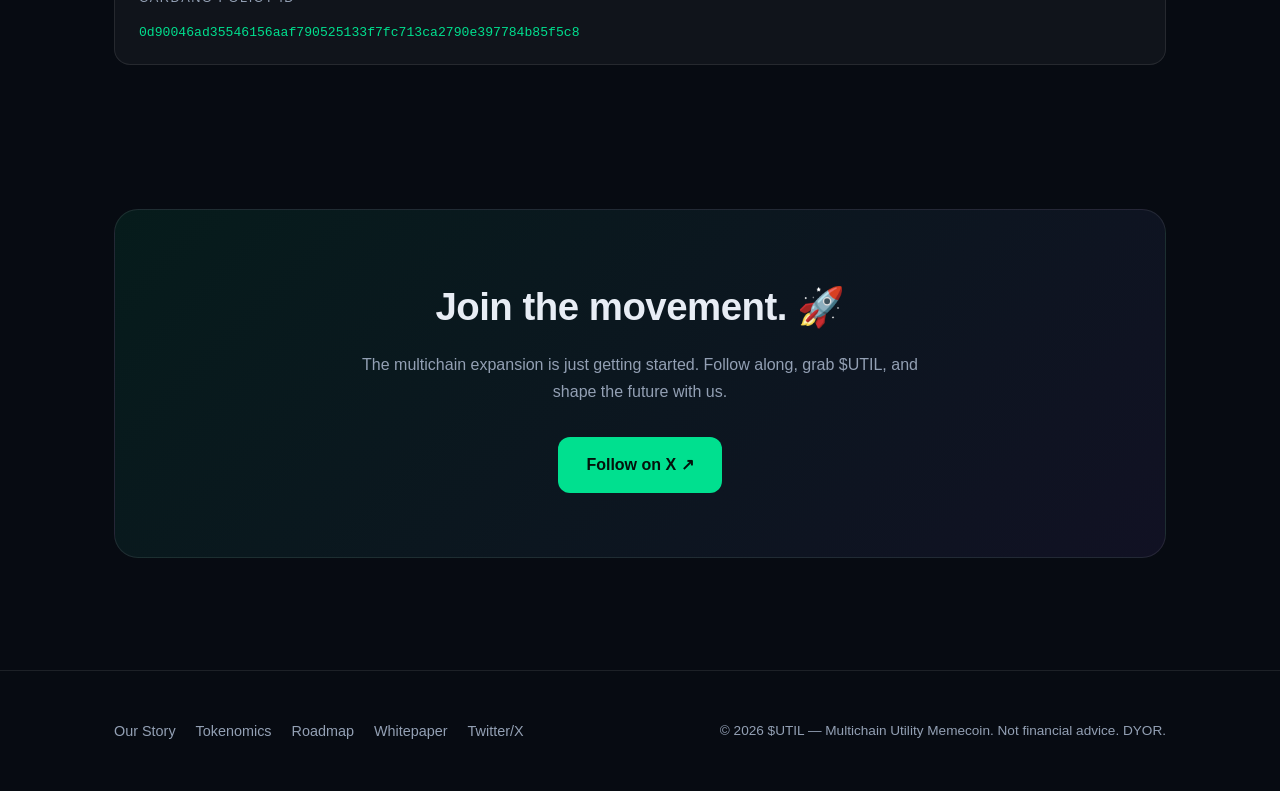
==== commit 9a5f0304: "docs: add launch story, compensation info, and Minswap swap links - Add an "Our Story" section to RE" ====
--- a/docs/index.html
+++ b/docs/index.html
@@ -24,6 +24,7 @@
     <div class="nav-links">
       <a href="#thesis">THESIS</a>
       <a href="#multichain">MULTICHAIN</a>
+      <a href="#story">OUR STORY</a>
       <a href="#buy">GET $UTIL</a>
       <a href="tokenomics.html">TOKENOMICS</a>
       <a href="roadmap.html">ROADMAP</a>
@@ -38,7 +39,7 @@
     <h1>Born on Cardano.<br><span class="grad-text">Built for the culture.</span></h1>
     <p class="sub">$UTIL is the multichain utility memecoin — real utility backbone, pure memetic energy, expanding to Robinhood Chain (EVM) with Real World Assets as the long-term layer.</p>
     <div class="hero-actions">
-      <a href="#buy" class="btn btn-primary">Get $UTIL</a>
+      <a href="https://minswap.org/swap?cA=&tA=&cB=0d90046ad35546156aaf790525133f7fc713ca2790e397784b85f5c8&tB=5554494c" class="btn btn-primary" target="_blank" rel="noopener">Get $UTIL</a>
       <a href="roadmap.html" class="btn btn-ghost">View Roadmap</a>
     </div>
     <div class="chain-row">
@@ -100,21 +101,82 @@
   </div>
 </section>
 
+<section id="story">
+  <div class="container">
+    <p class="tag">Our Story — Full Transparency</p>
+    <h2>What happened at launch. And what we're doing about it.</h2>
+    <p class="sub2">We believe in owning our history — the good and the bad. Here's what happened when $UTIL first launched a few years ago, and how we plan to make things right.</p>
+    <div class="grid">
+      <div class="card">
+        <div class="icon">🥲</div>
+        <h3>The launch didn't go as planned</h3>
+        <p>$UTIL launched as a Cardano utility token with a community pre-sale meant to fund development. But the liquidity pool opened badly, and snipers hit the pool in the first moments. The result was an early pump &amp; dump that hurt the chart and the community.</p>
+      </div>
+      <div class="card">
+        <div class="icon">💔</div>
+        <h3>Early supporters paid the price</h3>
+        <p>Some of our earliest and most loyal supporters bought at the top of that spike and saw their funds lose value. Worse than the losses, the project lost the trust and momentum it needed — many supporters moved on.</p>
+      </div>
+      <div class="card">
+        <div class="icon">🔇</div>
+        <h3>Our X/Twitter was suspended</h3>
+        <p>To make things harder, our original Twitter/X account was suspended without any explanation, cutting off our main community channel right when we needed it most. Rebuilding from silence is tough — but we're doing it.</p>
+      </div>
+    </div>
+    <div class="cta-box" style="margin-top:40px">
+      <h2>Making it right. 🤝</h2>
+      <p>If you were an early supporter of $UTIL — pre-sale participant or buyer in the days after launch — and you were affected by what happened, we want to hear from you. <strong>Email us with the details</strong> (your wallet address, transaction IDs, approximate amounts and dates of participation) and our team will review every claim on-chain, case by case, and compensate affected supporters fairly as part of the project restart.</p>
+      <a href="mailto:utiladacoin@gmail.com?subject=$UTIL%20Early%20Supporter%20Compensation" class="btn btn-primary">Email us: utiladacoin@gmail.com</a>
+    </div>
+    <p class="sub2" style="margin-top:24px">A dedicated compensation allocation for early supporters is part of the restarted project's tokenomics — details will be published as the restart plan is finalized. All claims are verified on-chain; every submission gets a response.</p>
+  </div>
+</section>
+
+<section id="restart" style="background:var(--card);border-top:1px solid var(--cb);border-bottom:1px solid var(--cb)">
+  <div class="container">
+    <p class="tag">The Restart</p>
+    <h2>New team. New ideas. New tools. Same ticker.</h2>
+    <p class="sub2">We've learned from the launch. The restarted $UTIL project comes back with a new team, fresh ideas, and better tooling — stronger liquidity planning, anti-sniper measures, and transparent communication from day one.</p>
+    <div class="grid">
+      <div class="card">
+        <div class="icon">👥</div>
+        <h3>New team</h3>
+        <p>A fresh, committed team is running the project — with the lessons of the first launch baked into how we operate.</p>
+      </div>
+      <div class="card">
+        <div class="icon">🛠️</div>
+        <h3>New tools</h3>
+        <p>Proper liquidity management, anti-sniper launch tooling, and on-chain transparency for everything we do going forward.</p>
+      </div>
+      <div class="card">
+        <div class="icon">🗺️</div>
+        <h3>Same vision, sharper plan</h3>
+        <p>Multichain expansion, memecoin energy, and the RWA utility layer — see the <a href="roadmap.html" style="color:var(--accent)">roadmap</a> for where we're headed.</p>
+      </div>
+    </div>
+  </div>
+</section>
+
 <section id="buy">
   <div class="container">
     <p class="tag">Get $UTIL</p>
     <h2>How to get $UTIL today</h2>
     <p class="sub2">$UTIL is live on Cardano right now. EVM availability arrives with the Robinhood Chain expansion.</p>
+    <div class="warn-box">
+      <div class="label">⚠️ Liquidity Notice</div>
+      <p>Current $UTIL liquidity is <strong>low</strong>. We suggest trading only <strong>small amounts</strong> until liquidity is recovered as part of the project restart. <a href="index.html#story" style="color:#f5b942">Read why →</a></p>
+    </div>
     <div class="grid buy-steps">
       <div class="step">
         <div class="num">1</div>
         <h3>Get a Cardano wallet</h3>
-        <p>Use any Cardano wallet — Eternl, Lace, Vespr, or your exchange withdrawal to a self-custody wallet.</p>
+        <p>Use any Cardano wallet — Eternl, Lace, Vespr, or other compatible self-custody wallet.</p>
       </div>
       <div class="step">
         <div class="num">2</div>
         <h3>Swap on Minswap</h3>
         <p>Trade ADA for $UTIL on Minswap DEX — the established liquidity home for $UTIL on Cardano.</p>
+        <p style="margin-top:12px"><a href="https://minswap.org/swap?cA=&tA=&cB=0d90046ad35546156aaf790525133f7fc713ca2790e397784b85f5c8&tB=5554494c" class="btn btn-primary" target="_blank" rel="noopener">Open Minswap Swap ↗</a></p>
       </div>
       <div class="step">
         <div class="num">3</div>
@@ -142,6 +204,7 @@
 <footer>
   <div class="container footer-inner">
     <div class="footer-links">
+      <a href="#story">Our Story</a>
       <a href="tokenomics.html">Tokenomics</a>
       <a href="roadmap.html">Roadmap</a>
       <a href="static/white-paper.pdf">Whitepaper</a>
--- a/docs/static/css/style.css
+++ b/docs/static/css/style.css
@@ -54,6 +54,9 @@
 .step .num{width:40px;height:40px;border-radius:12px;background:var(--grad);color:#04120b;font-weight:800;display:flex;align-items:center;justify-content:center;margin-bottom:16px;font-size:1.1rem}
 .step h3{font-size:1.05rem;margin-bottom:8px}
 .step p{color:var(--dim);font-size:.93rem}
+.warn-box{margin-top:28px;background:var(--card);border:1px solid #f5b942;border-radius:var(--r);padding:20px 24px;color:var(--text)}
+.warn-box .label{font-size:.8rem;text-transform:uppercase;letter-spacing:1.5px;color:#f5b942;margin-bottom:8px;font-weight:700}
+
 .policy-box{margin-top:32px;background:var(--card);border:1px solid var(--cb);border-radius:var(--r);padding:20px 24px}
 .policy-box .label{font-size:.8rem;text-transform:uppercase;letter-spacing:1.5px;color:var(--dim);margin-bottom:8px}
 .policy-box code{font-family:'JetBrains Mono',monospace;font-size:.82rem;color:var(--green);word-break:break-all}
